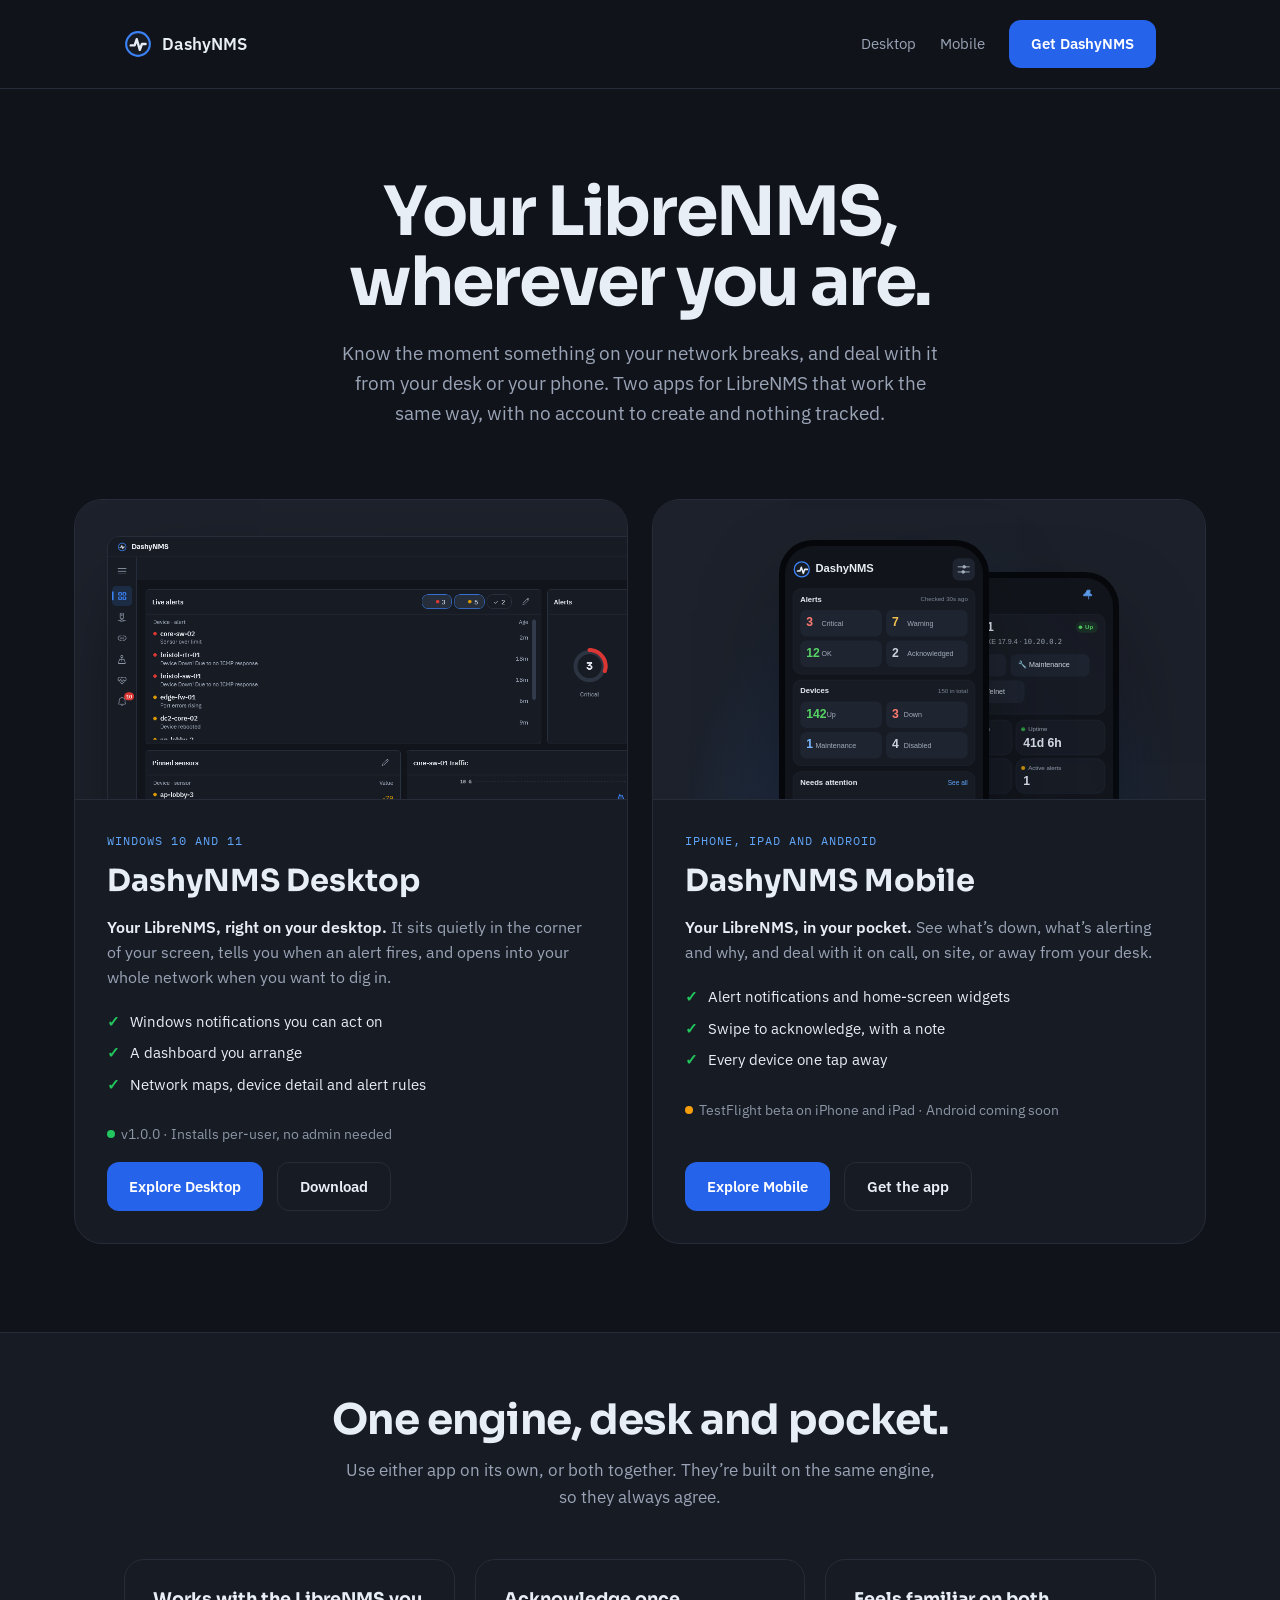
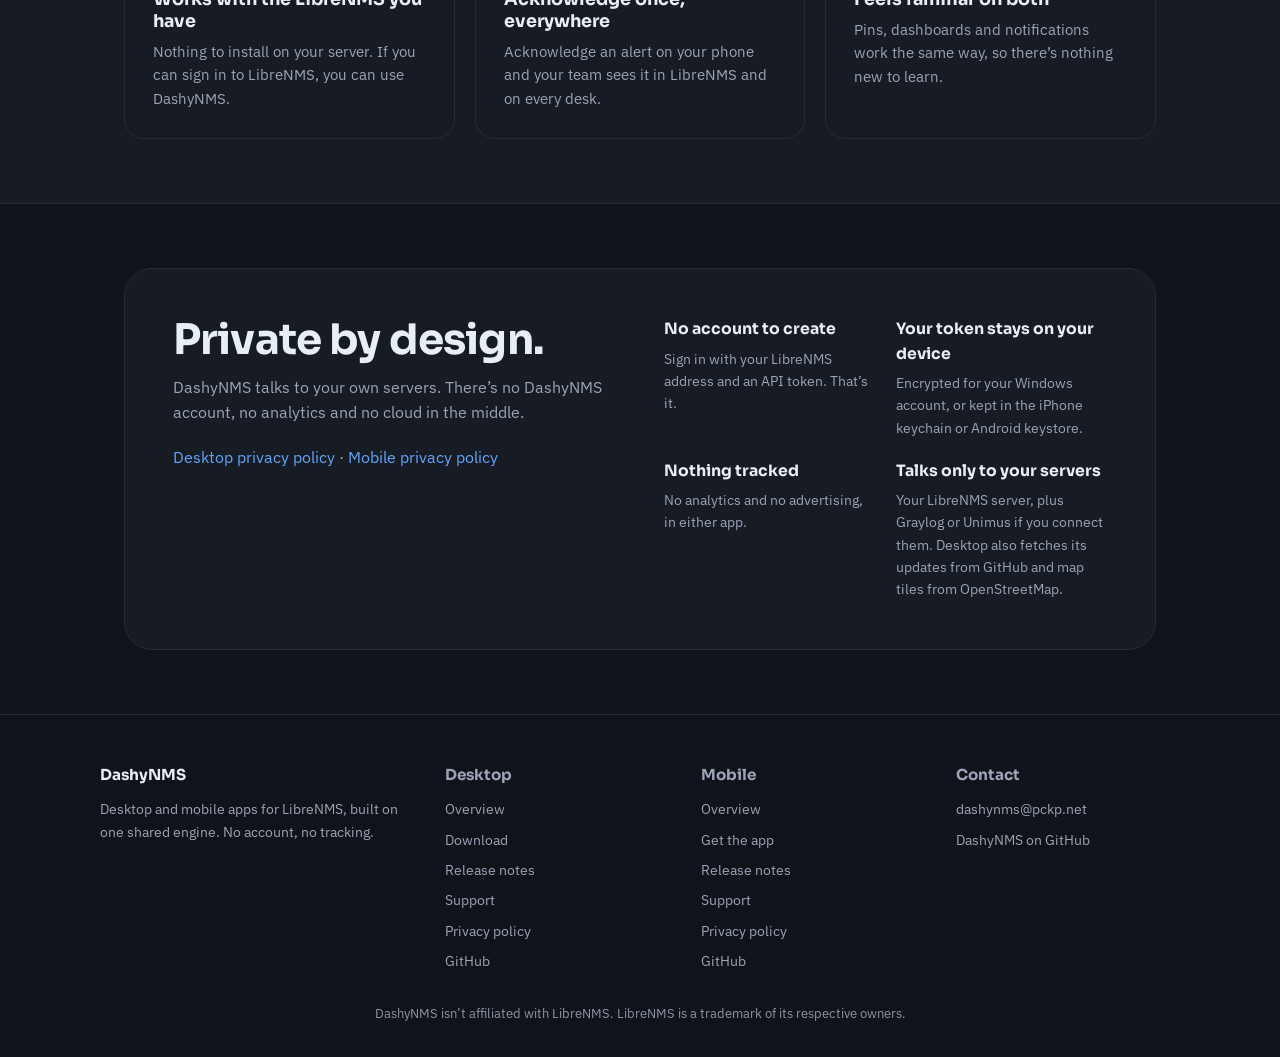
==== index.html @ 92d7ca92 "Update the site for DashyNMS Desktop 1.1.0 - Desktop page copy matches what 1.1.0 does: Sign in with" ====
<!DOCTYPE html>
<html lang="en">
<head>
  <meta charset="UTF-8">
  <meta name="viewport" content="width=device-width, initial-scale=1.0">
  <title>DashyNMS: Your LibreNMS, wherever you are</title>
  <meta name="description" content="DashyNMS brings your LibreNMS server to your Windows desktop and your phone. Know the moment something breaks, and deal with it from wherever you are. No account, nothing tracked.">
  <link rel="canonical" href="https://dashynms.pckp.net/">

  <meta property="og:title" content="DashyNMS: Your LibreNMS, wherever you are">
  <meta property="og:description" content="DashyNMS brings your LibreNMS server to your Windows desktop and your phone. Know the moment something breaks, and deal with it from wherever you are. No account, nothing tracked.">
  <meta property="og:type" content="website">
  <meta property="og:url" content="https://dashynms.pckp.net/">
  <meta property="og:image" content="https://dashynms.pckp.net/assets/img/favicon.svg">

  <link rel="icon" type="image/svg+xml" href="/assets/img/favicon.svg">
  <link rel="stylesheet" href="/assets/css/style.css">
</head>
<body>
  <header>
    <div class="nav wrap">
      <a class="brand" href="/">
        <img src="/assets/img/favicon.svg" alt="">
        DashyNMS
      </a>
      <div class="nav-right">
        <nav class="nav-links" aria-label="Main">
          <a href="/desktop/">Desktop</a>
          <a href="/mobile/">Mobile</a>
        </nav>
        <a class="btn btn-primary" href="#apps">Get DashyNMS</a>
      </div>
    </div>
  </header>
  <main id="top">
    <section class="home-hero">
      <h1>Your LibreNMS, wherever you are.</h1>
      <p class="lead">Know the moment something on your network breaks, and deal with it from your desk or your phone. Two apps for LibreNMS that work the same way, with no account to create and nothing tracked.</p>
    </section>

    <div id="apps" class="app-cards">
      <article class="app-card">
        <div class="app-card-visual">
          <img class="desk-shot" src="/assets/img/desktop/dashboard.png" width="1920" height="1080" loading="eager" alt="The DashyNMS Desktop dashboard: live alerts, alert counts and device status">
        </div>
        <div class="app-card-body">
          <p class="platform">Windows 10 and 11</p>
          <h2>DashyNMS Desktop</h2>
          <p class="desc"><strong>Your LibreNMS, right on your desktop.</strong> It sits quietly in the corner of your screen, tells you when an alert fires, and opens into your whole network when you want to dig in.</p>
          <ul>
            <li>Windows notifications you can act on</li>
            <li>A dashboard you arrange</li>
            <li>Network maps, device detail and alert rules</li>
          </ul>
          <p class="status"><span class="dot"></span><span data-release-version="DashyNMS/desktop">v1.0.0</span> &middot; Installs per-user, no admin needed</p>
          <div class="cta-row">
            <a class="btn btn-primary" href="/desktop/">Explore Desktop</a>
            <a class="btn btn-secondary" href="https://github.com/DashyNMS/desktop/releases/latest">Download</a>
          </div>
        </div>
      </article>

      <article class="app-card">
        <div class="app-card-visual">
          <div class="phone-frame phone-back"><img src="/assets/img/mobile/device-view.svg" width="390" height="640" alt="DashyNMS Mobile Device View"></div>
          <div class="phone-frame phone-front"><img src="/assets/img/mobile/dashboard.svg" width="390" height="844" alt="DashyNMS Mobile dashboard"></div>
        </div>
        <div class="app-card-body">
          <p class="platform">iPhone, iPad and Android</p>
          <h2>DashyNMS Mobile</h2>
          <p class="desc"><strong>Your LibreNMS, in your pocket.</strong> See what’s down, what’s alerting and why, and deal with it on call, on site, or away from your desk.</p>
          <ul>
            <li>Alert notifications and home-screen widgets</li>
            <li>Swipe to acknowledge, with a note</li>
            <li>Every device one tap away</li>
          </ul>
          <p class="status"><span class="dot beta"></span>TestFlight beta on iPhone and iPad &middot; Android coming soon</p>
          <div class="cta-row">
            <a class="btn btn-primary" href="/mobile/">Explore Mobile</a>
            <a class="btn btn-secondary" href="/mobile/#get">Get the app</a>
          </div>
        </div>
      </article>
    </div>

    <section class="section-alt">
      <div class="wrap">
        <h2>One engine, desk and pocket.</h2>
        <p class="lede">Use either app on its own, or both together. They’re built on the same engine, so they always agree.</p>
        <div class="shared-strip">
          <div class="feature"><h3>Works with the LibreNMS you have</h3><p>Nothing to install on your server. If you can sign in to LibreNMS, you can use DashyNMS.</p></div>
          <div class="feature"><h3>Acknowledge once, everywhere</h3><p>Acknowledge an alert on your phone and your team sees it in LibreNMS and on every desk.</p></div>
          <div class="feature"><h3>Feels familiar on both</h3><p>Pins, dashboards and notifications work the same way, so there’s nothing new to learn.</p></div>
        </div>
      </div>
    </section>

    <section id="privacy">
      <div class="wrap">
        <div class="privacy-panel">
          <div class="privacy-intro">
            <h2>Private by design.</h2>
            <p>DashyNMS talks to your own servers. There’s no DashyNMS account, no analytics and no cloud in the middle.</p>
            <p><a href="/desktop/privacy/">Desktop privacy policy</a> &middot; <a href="/mobile/privacy/">Mobile privacy policy</a></p>
          </div>
          <div class="privacy-grid">
            <div><h3>No account to create</h3><p>Sign in with your LibreNMS address and an API token. That’s it.</p></div>
            <div><h3>Your token stays on your device</h3><p>Encrypted for your Windows account, or kept in the iPhone keychain or Android keystore.</p></div>
            <div><h3>Nothing tracked</h3><p>No analytics and no advertising, in either app.</p></div>
            <div><h3>Talks only to your servers</h3><p>Your LibreNMS server, plus Graylog or Unimus if you connect them. Desktop also fetches its updates from GitHub and map tiles from OpenStreetMap.</p></div>
          </div>
        </div>
      </div>
    </section>
  </main>
  <footer>
    <div class="cols">
      <div>
        <h4><a href="/">DashyNMS</a></h4>
        <p>Desktop and mobile apps for LibreNMS, built on one shared engine. No account, no tracking.</p>
      </div>
      <div>
        <h4>Desktop</h4>
        <ul>
          <li><a href="/desktop/">Overview</a></li>
          <li><a href="https://github.com/DashyNMS/desktop/releases/latest">Download</a></li>
          <li><a href="/desktop/releases/">Release notes</a></li>
          <li><a href="/desktop/support/">Support</a></li>
          <li><a href="/desktop/privacy/">Privacy policy</a></li>
          <li><a href="https://github.com/DashyNMS/desktop">GitHub</a></li>
        </ul>
      </div>
      <div>
        <h4>Mobile</h4>
        <ul>
          <li><a href="/mobile/">Overview</a></li>
          <li><a href="/mobile/#get">Get the app</a></li>
          <li><a href="/mobile/releases/">Release notes</a></li>
          <li><a href="/mobile/support/">Support</a></li>
          <li><a href="/mobile/privacy/">Privacy policy</a></li>
          <li><a href="https://github.com/DashyNMS/mobile">GitHub</a></li>
        </ul>
      </div>
      <div>
        <h4>Contact</h4>
        <ul>
          <li><a href="mailto:dashynms@pckp.net">dashynms@pckp.net</a></li>
          <li><a href="https://github.com/DashyNMS">DashyNMS on GitHub</a></li>
        </ul>
      </div>
    </div>
    <p class="footer-disclaimer">DashyNMS isn’t affiliated with LibreNMS. LibreNMS is a trademark of its respective owners.</p>
  </footer>

  <script src="/assets/js/releases.js" defer></script>

  <script>
    // The desktop page used to live here: send its old section links on to /desktop/.
    if (/^#(how|features|devices|alerts|notifications|more|requirements|mobile|get)$/.test(location.hash)) {
      location.replace("/desktop/" + location.hash);
    }
  </script>
</body>
</html>
---- assets/css/style.css ----
/* Self-hosted, SIL Open Font License. Latin subset only. */
@font-face {
  font-family: "Sora";
  font-style: normal;
  font-weight: 700;
  font-display: swap;
  src: url("../fonts/sora-700.woff2") format("woff2");
}

@font-face {
  font-family: "IBM Plex Sans";
  font-style: normal;
  font-weight: 400;
  font-display: swap;
  src: url("../fonts/ibm-plex-sans-400.woff2") format("woff2");
}

@font-face {
  font-family: "IBM Plex Sans";
  font-style: normal;
  font-weight: 500;
  font-display: swap;
  src: url("../fonts/ibm-plex-sans-500.woff2") format("woff2");
}

@font-face {
  font-family: "IBM Plex Sans";
  font-style: normal;
  font-weight: 600;
  font-display: swap;
  src: url("../fonts/ibm-plex-sans-600.woff2") format("woff2");
}

@font-face {
  font-family: "IBM Plex Mono";
  font-style: normal;
  font-weight: 400;
  font-display: swap;
  src: url("../fonts/ibm-plex-mono-400.woff2") format("woff2");
}

:root {
  --bg: #10131a;
  --bg-elevated: #171b23;
  --bg-elevated-2: #1c212b;
  --border: #262c38;
  --text: #e8eef6;
  --text-muted: #9aa4b6;
  --text-faint: #8b95a5;
  --accent: #3b82f6;
  --accent-dim: #1d4ed8;
  --accent-text: #60a5fa;
  --button: #2563eb;
  --band: #1d3b78;
  --ok: #22c55e;
  --warn: #f59e0b;
  --crit: #ef4444;

  --font-display: "Sora", -apple-system, BlinkMacSystemFont, "Segoe UI", sans-serif;
  --font-body: "IBM Plex Sans", -apple-system, BlinkMacSystemFont, "Segoe UI", sans-serif;
  --font-mono: "IBM Plex Mono", ui-monospace, Menlo, Consolas, monospace;

  --max-width: 1080px;
  --max-width-wide: 1180px;
}

* {
  box-sizing: border-box;
}

html {
  scroll-behavior: smooth;
}

@media (prefers-reduced-motion: reduce) {
  html {
    scroll-behavior: auto;
  }
}

body {
  margin: 0;
  background: var(--bg);
  color: var(--text);
  font-family: var(--font-body);
  line-height: 1.55;
}

h1,
h2,
h3 {
  font-family: var(--font-display);
}

a {
  color: var(--accent-text);
  text-decoration: none;
}

a:hover {
  text-decoration: underline;
}

code {
  font-family: var(--font-mono);
  font-size: 0.92em;
  background: var(--bg-elevated-2);
  padding: 2px 6px;
  border-radius: 4px;
}

a:focus-visible,
button:focus-visible,
summary:focus-visible {
  outline: 2px solid var(--accent-text);
  outline-offset: 2px;
  border-radius: 4px;
}

.wrap {
  max-width: var(--max-width);
  margin: 0 auto;
  padding: 0 24px;
}

/* Header */

header {
  border-bottom: 1px solid var(--border);
}

.nav {
  display: flex;
  align-items: center;
  justify-content: space-between;
  gap: 24px;
  padding: 20px 24px;
}

.brand {
  display: flex;
  flex-shrink: 0;
  align-items: center;
  gap: 10px;
  white-space: nowrap;
  font-weight: 600;
  font-size: 1.05rem;
  color: var(--text);
}

.brand:hover {
  text-decoration: none;
  color: var(--text);
}

.brand img {
  width: 28px;
  height: 28px;
}

.nav-right {
  display: flex;
  align-items: center;
  gap: 24px;
}

.nav-links {
  display: flex;
  gap: 24px;
  align-items: center;
  font-size: 0.95rem;
}

.nav-links a {
  color: var(--text-muted);
  white-space: nowrap;
}

/* Same-page links go first when the bar gets tight. */
@media (max-width: 1000px) {
  .nav-links a.nav-minor {
    display: none;
  }
}

.nav-links a:hover {
  color: var(--text);
}

@media (max-width: 700px) {
  .nav-links {
    gap: 16px;
  }

  .nav-links a:not(:last-child) {
    display: none;
  }

  .nav-right .btn-primary {
    display: none;
  }
}

/* Buttons */

.btn {
  display: inline-flex;
  align-items: center;
  justify-content: center;
  gap: 8px;
  min-height: 44px;
  padding: 12px 22px;
  border-radius: 12px;
  font-weight: 600;
  font-size: 0.95rem;
}

.btn:hover {
  text-decoration: none;
}

.btn-primary {
  background: var(--button);
  color: #fff;
}

.btn-primary:hover {
  background: var(--accent-dim);
}

.btn-secondary {
  background: var(--bg-elevated);
  color: var(--text);
  border: 1px solid var(--border);
}

.btn-secondary:hover {
  border-color: var(--accent);
}

.cta-row {
  display: flex;
  gap: 14px;
  flex-wrap: wrap;
}

/* Product wordmark: "DashyNMS Desktop", "DashyNMS Mobile" */

.brand .brand-suffix {
  color: var(--text-muted);
  font-weight: 500;
  margin-left: 2px;
}

/* Split hero: copy on the left, product visual on the right */

.split-hero {
  padding: 72px 24px 96px;
  max-width: var(--max-width-wide);
  margin: 0 auto;
}

.split-hero-grid {
  display: grid;
  grid-template-columns: 1fr 1fr;
  gap: 64px;
  align-items: center;
}

.split-hero-grid.wide-visual {
  grid-template-columns: minmax(0, 5fr) minmax(0, 7fr);
  gap: 56px;
}

.split-hero h1 {
  font-size: clamp(2.5rem, 5.5vw, 4.5rem);
  line-height: 1.04;
  letter-spacing: -0.03em;
  margin: 0 0 20px;
  max-width: 480px;
}

.wide-visual h1 {
  font-size: clamp(2.5rem, 4.4vw, 3.5rem);
}

.split-hero .lead {
  font-size: 1.25rem;
  line-height: 1.55;
  color: var(--text-muted);
  margin: 0 0 32px;
  max-width: 520px;
}

.split-hero .reassurance {
  margin: 28px 0 0;
  font-size: 0.85rem;
  color: var(--text-faint);
}

.split-hero-visual {
  position: relative;
  display: flex;
  justify-content: center;
  align-items: center;
}

.split-hero-visual .mockup-frame {
  position: relative;
  z-index: 1;
  width: 100%;
}

.hero-ring {
  position: absolute;
  width: 640px;
  height: 640px;
  opacity: 0.18;
  pointer-events: none;
}

@media (max-width: 1099px) {
  .split-hero-grid,
  .split-hero-grid.wide-visual {
    grid-template-columns: 1fr;
    text-align: center;
  }

  .split-hero h1,
  .split-hero .lead {
    margin-inline: auto;
  }

  .split-hero .cta-row {
    justify-content: center;
  }

  .split-hero-visual {
    margin-top: 48px;
  }
}

@media (max-width: 699px) {
  .hero-ring {
    display: none;
  }
}

/* Product mockups */

.mockup-frame {
  border-radius: 16px;
  overflow: hidden;
  border: 1px solid var(--border);
  box-shadow: 0 40px 100px -40px rgba(0, 0, 0, 0.6);
  line-height: 0;
}

.mockup-frame img {
  display: block;
  width: 100%;
  height: auto;
}

/* Sections */

section {
  padding: 64px 24px;
}

section.section-alt {
  background: var(--bg-elevated);
  border-top: 1px solid var(--border);
  border-bottom: 1px solid var(--border);
}

section h2 {
  font-size: clamp(1.875rem, 3.4vw, 2.625rem);
  line-height: 1.1;
  letter-spacing: -0.02em;
  text-align: center;
  margin: 0 0 14px;
}

section p.lede {
  text-align: center;
  color: var(--text-muted);
  max-width: 600px;
  margin: 0 auto 48px;
  font-size: 1.075rem;
}


/* Steps */

.steps {
  max-width: var(--max-width-wide);
  margin: 0 auto;
  display: grid;
  grid-template-columns: repeat(auto-fit, minmax(220px, 1fr));
  gap: 28px;
}

.step {
  text-align: center;
}

.step h3 {
  margin: 0 0 8px;
  font-size: 1.15rem;
}

.step p {
  margin: 0 auto;
  color: var(--text-muted);
  font-size: 0.95rem;
  max-width: 300px;
}

/* Zig-zag feature rows */

.zig-section {
  padding: 72px 24px;
}

.zig {
  max-width: var(--max-width-wide);
  margin: 0 auto;
  display: grid;
  grid-template-columns: 1fr 1fr;
  gap: 56px;
  align-items: center;
}

.zig-media,
.zig-copy {
  min-width: 0;
}

.zig.reverse .zig-media {
  order: 2;
}

.zig.reverse .zig-copy {
  order: 1;
}

.zig-copy h3 {
  font-size: 1.625rem;
  line-height: 1.2;
  margin: 0 0 14px;
  letter-spacing: -0.01em;
}

.zig-copy p {
  color: var(--text-muted);
  font-size: 1.05rem;
  margin: 0 0 20px;
}

.zig-copy ul {
  margin: 0;
  padding: 0;
  list-style: none;
  display: grid;
  gap: 12px;
}

.zig-copy li {
  display: flex;
  gap: 10px;
  align-items: flex-start;
  font-size: 0.97rem;
}

.zig-copy li svg {
  flex: none;
  width: 18px;
  height: 18px;
  margin-top: 3px;
  color: var(--accent-text);
}

.zig-copy li span {
  color: var(--text-muted);
}

.zig-copy li strong {
  color: var(--text);
  font-weight: 600;
}

.zig-media .mockup-frame {
  box-shadow: 0 30px 70px -34px rgba(0, 0, 0, 0.55);
}

@media (max-width: 820px) {
  .zig,
  .zig.reverse {
    grid-template-columns: 1fr;
    gap: 28px;
  }

  .zig .zig-media,
  .zig.reverse .zig-media {
    order: 1;
  }

  .zig .zig-copy,
  .zig.reverse .zig-copy {
    order: 2;
  }
}

/* Feature cards */

.features {
  display: grid;
  grid-template-columns: repeat(auto-fit, minmax(260px, 1fr));
  gap: 20px;
}

.feature {
  background: var(--bg-elevated);
  border: 1px solid var(--border);
  border-radius: 20px;
  padding: 28px;
}

.feature h3 {
  margin: 0 0 8px;
  font-size: 1.25rem;
  line-height: 1.25;
}

.feature p {
  margin: 0;
  color: var(--text-muted);
  font-size: 0.95rem;
}

/* Privacy panel */

.privacy-panel {
  background: var(--bg-elevated);
  border: 1px solid var(--border);
  border-radius: 28px;
  padding: 48px;
  display: grid;
  grid-template-columns: 1fr 1fr;
  gap: 48px;
  align-items: start;
  max-width: var(--max-width-wide);
  margin: 0 auto;
}

.privacy-panel .privacy-intro h2 {
  text-align: left;
  margin: 0 0 12px;
}

.privacy-panel .privacy-intro p {
  color: var(--text-muted);
  margin: 0 0 20px;
}

.privacy-grid {
  display: grid;
  grid-template-columns: 1fr 1fr;
  gap: 20px;
}

.privacy-grid h3 {
  font-size: 0.98rem;
  margin: 0 0 6px;
}

.privacy-grid p {
  margin: 0;
  color: var(--text-muted);
  font-size: 0.9rem;
}

@media (max-width: 1099px) {
  .privacy-panel {
    grid-template-columns: 1fr;
  }
}

@media (max-width: 699px) {
  .privacy-panel {
    padding: 32px 24px;
  }

  .privacy-grid {
    grid-template-columns: 1fr;
  }
}

/* Shared-engine chips */

.engine-chips {
  display: flex;
  flex-direction: column;
  gap: 10px;
  max-width: 420px;
  margin: 32px auto 0;
}

.engine-chips .chip {
  padding: 14px 18px;
  border-radius: 12px;
  background: var(--bg-elevated);
  border: 1px solid var(--border);
  font-family: var(--font-mono);
  font-size: 0.9rem;
  text-align: center;
  color: var(--text-muted);
}

.engine-chips .chip-accent {
  background: rgba(59, 130, 246, 0.12);
  border-color: rgba(59, 130, 246, 0.4);
  color: var(--accent-text);
}

/* CTA band */

.cta-band {
  background: var(--band);
  border-radius: 28px;
  padding: 56px 40px;
  text-align: center;
  max-width: var(--max-width-wide);
  margin: 0 auto;
}

.cta-band h2 {
  margin: 0 0 12px;
}

.cta-band .release-status {
  color: rgba(232, 238, 246, 0.75);
  margin: 0 0 28px;
}

.cta-band .release-status a {
  color: var(--text);
  text-decoration: underline;
}

.cta-band .store-row {
  display: flex;
  gap: 16px;
  justify-content: center;
  align-items: center;
  flex-wrap: wrap;
}

.cta-band .coming-soon {
  color: rgba(232, 238, 246, 0.75);
  font-size: 0.9rem;
}

@media (max-width: 699px) {
  .cta-band {
    padding: 40px 24px;
  }

  .cta-band .store-row {
    flex-direction: column;
  }

  .cta-band .store-row .btn {
    width: 100%;
  }
}

/* Phone frames */
.phone-hero {
  min-height: 540px;
}

.phone-frame {
  width: 320px;
  border-radius: 48px;
  background: #05070a;
  padding: 8px;
  box-shadow: 0 40px 100px -30px rgba(0, 0, 0, 0.7);
  line-height: 0;
}

.phone-frame img {
  display: block;
  width: 100%;
  height: auto;
  border-radius: 40px;
}

.phone-front {
  position: relative;
  z-index: 2;
}

.phone-back {
  position: absolute;
  top: 64px;
  left: -70px;
  z-index: 1;
  opacity: 0.92;
}

@media (max-width: 1099px) {
  .phone-back {
    left: -60px;
    top: 48px;
  }
}

@media (max-width: 699px) {
  .phone-back {
    display: none;
  }

  .phone-frame {
    width: 280px;
  }

  .phone-hero {
    min-height: 380px;
  }
}

/* Text pages: privacy, support */

.text-page {
  max-width: 720px;
  margin: 0 auto;
  padding: 64px 24px 96px;
  font-size: 1.0625rem;
  line-height: 1.65;
}

.text-page h1 {
  font-size: clamp(2rem, 4vw, 2.5rem);
  letter-spacing: -0.02em;
  margin: 0 0 8px;
}

.text-page .updated,
.text-page .intro {
  color: var(--text-muted);
  margin: 0 0 40px;
}

.text-page .updated {
  color: var(--text-faint);
  font-size: 0.9rem;
}

.text-page .intro {
  font-size: 1.1rem;
}

.text-page h2 {
  font-size: 1.3rem;
  margin: 40px 0 12px;
  letter-spacing: -0.01em;
}

.text-page p {
  margin: 0 0 18px;
}

.text-page ul {
  margin: 0 0 18px;
  padding-left: 22px;
}

.text-page li {
  margin-bottom: 8px;
}

/* Support page FAQ */

.faq {
  margin-bottom: 18px;
}

.faq details {
  border: 1px solid var(--border);
  border-radius: 12px;
  padding: 16px 20px;
  margin-bottom: 12px;
  background: var(--bg-elevated);
}

.faq summary {
  min-height: 44px;
  display: flex;
  align-items: center;
  font-weight: 600;
  cursor: pointer;
  font-size: 1rem;
}

.faq summary::-webkit-details-marker {
  display: none;
}

.faq details[open] summary {
  margin-bottom: 10px;
}

.faq p {
  margin: 0;
  color: var(--text-muted);
}

/* Home: hero */

.home-hero {
  text-align: center;
  padding: 88px 24px 48px;
  max-width: 860px;
  margin: 0 auto;
}

.home-hero h1 {
  font-size: clamp(2.5rem, 5.5vw, 4.25rem);
  line-height: 1.04;
  letter-spacing: -0.03em;
  margin: 0 0 20px;
}

.home-hero .lead {
  font-size: 1.2rem;
  color: var(--text-muted);
  max-width: 620px;
  margin: 0 auto;
}

/* Home: one card per app */

.app-cards {
  display: grid;
  grid-template-columns: 1fr 1fr;
  gap: 24px;
  max-width: var(--max-width-wide);
  margin: 0 auto;
  padding: 24px 24px 88px;
}

.app-card {
  background: var(--bg-elevated);
  border: 1px solid var(--border);
  border-radius: 28px;
  overflow: hidden;
  display: flex;
  flex-direction: column;
}

.app-card-visual {
  height: 300px;
  position: relative;
  overflow: hidden;
  background: radial-gradient(ellipse at 50% 120%, rgba(59, 130, 246, 0.28), transparent 65%), var(--bg-elevated-2);
  border-bottom: 1px solid var(--border);
}

.app-card-visual .desk-shot {
  position: absolute;
  left: 32px;
  top: 36px;
  width: 175%;
  max-width: none;
  height: auto;
  border-radius: 12px;
  border: 1px solid var(--border);
  box-shadow: 0 30px 80px -30px rgba(0, 0, 0, 0.7);
}

.app-card-visual .phone-frame {
  position: absolute;
  width: 210px;
  border-radius: 34px;
  padding: 6px;
}

.app-card-visual .phone-frame img {
  border-radius: 28px;
}

.app-card-visual .phone-front {
  left: 50%;
  margin-left: -150px;
  top: 40px;
}

.app-card-visual .phone-back {
  left: 50%;
  margin-left: -20px;
  top: 72px;
}

.app-card-body {
  padding: 32px;
  display: flex;
  flex-direction: column;
  flex: 1;
}

.app-card .platform {
  font: 500 0.78rem var(--font-mono);
  color: var(--accent-text);
  text-transform: uppercase;
  letter-spacing: 0.08em;
  margin: 0 0 10px;
}

.app-card h2 {
  text-align: left;
  font-size: 1.9rem;
  margin: 0 0 10px;
}

.app-card .desc {
  color: var(--text-muted);
  margin: 0 0 20px;
}

.app-card .desc strong {
  color: var(--text);
}

.app-card ul {
  list-style: none;
  padding: 0;
  margin: 0 0 28px;
  display: grid;
  gap: 8px;
  font-size: 0.95rem;
}

.app-card li {
  display: flex;
  gap: 10px;
}

.app-card li::before {
  content: "✓";
  color: var(--ok);
  font-weight: 700;
}

.app-card .status {
  font-size: 0.85rem;
  color: var(--text-faint);
  margin: 0 0 16px;
}

.app-card .status .dot {
  display: inline-block;
  width: 8px;
  height: 8px;
  border-radius: 50%;
  background: var(--ok);
  margin-right: 6px;
  vertical-align: 1px;
}

.app-card .status .dot.beta {
  background: var(--warn);
}

.app-card .cta-row {
  margin-top: auto;
}

.shared-strip {
  display: grid;
  grid-template-columns: repeat(3, 1fr);
  gap: 20px;
  max-width: var(--max-width-wide);
  margin: 0 auto;
}

.shared-strip .feature h3 {
  font-size: 1.1rem;
}

@media (max-width: 900px) {
  .app-cards,
  .shared-strip {
    grid-template-columns: 1fr;
  }
}

/* Support page link cards */

.support-cards {
  display: grid;
  grid-template-columns: 1fr 1fr;
  gap: 14px;
  margin: 0 0 40px;
}

.support-cards a {
  display: block;
  padding: 18px 20px;
  border: 1px solid var(--border);
  border-radius: 14px;
  background: var(--bg-elevated);
  color: var(--text);
}

.support-cards a:hover {
  text-decoration: none;
  border-color: var(--accent);
}

.support-cards strong {
  display: block;
  font-family: var(--font-display);
  margin-bottom: 4px;
}

.support-cards span {
  color: var(--text-muted);
  font-size: 0.9rem;
}

@media (max-width: 699px) {
  .support-cards {
    grid-template-columns: 1fr;
  }
}

/* Release notes */

.releases-page {
  max-width: 860px;
  margin: 0 auto;
  padding: 64px 24px 96px;
}

.releases-page > h1 {
  font-size: clamp(2rem, 4vw, 2.5rem);
  letter-spacing: -0.02em;
  margin: 0 0 8px;
}

.releases-page > .intro {
  color: var(--text-muted);
  font-size: 1.1rem;
  margin: 0 0 40px;
}

.release-tag {
  display: inline-block;
  font: 500 0.72rem var(--font-mono);
  text-transform: uppercase;
  letter-spacing: 0.08em;
  color: var(--accent-text);
  background: rgba(59, 130, 246, 0.12);
  border: 1px solid rgba(59, 130, 246, 0.4);
  border-radius: 999px;
  padding: 3px 10px;
}

.release-tag.is-preview {
  color: var(--warn);
  background: rgba(245, 158, 11, 0.1);
  border-color: rgba(245, 158, 11, 0.4);
}

.release-date {
  color: var(--text-faint);
  font-size: 0.9rem;
  margin: 0;
}

.release-tabs {
  display: inline-flex;
  gap: 4px;
  padding: 4px;
  margin: 0 0 20px;
  border: 1px solid var(--border);
  border-radius: 12px;
  background: var(--bg-elevated);
}

.release-tabs button {
  min-height: 40px;
  padding: 0 16px;
  border: 0;
  border-radius: 8px;
  background: transparent;
  color: var(--text-muted);
  font: 500 0.95rem var(--font-body);
  cursor: pointer;
}

.release-tabs button span {
  font-family: var(--font-mono);
  font-size: 0.85rem;
}

.release-tabs button[aria-selected="true"] {
  background: var(--bg-elevated-2);
  color: var(--text);
  box-shadow: inset 0 0 0 1px var(--border);
}

.release-card {
  background: var(--bg-elevated);
  border: 1px solid var(--border);
  border-radius: 20px;
  padding: 32px;
}

.release-head {
  display: flex;
  justify-content: space-between;
  align-items: flex-end;
  gap: 24px;
  flex-wrap: wrap;
  padding-bottom: 24px;
  margin-bottom: 8px;
  border-bottom: 1px solid var(--border);
}

.release-head h2 {
  font-size: 2rem;
  letter-spacing: -0.02em;
  margin: 10px 0 4px;
}

.release-note {
  margin: 16px 0 0;
  padding: 12px 16px;
  border-radius: 10px;
  background: rgba(245, 158, 11, 0.08);
  color: var(--text-muted);
  font-size: 0.92rem;
}

/* GitHub's rendered notes */

.release-body {
  line-height: 1.65;
}

.release-body h2,
.release-body h3 {
  font-size: 1.15rem;
  margin: 28px 0 10px;
}

.release-body h3 {
  font-size: 1.02rem;
  color: var(--text-muted);
}

.release-body p,
.release-body ul {
  margin: 0 0 14px;
}

.release-body ul {
  padding-left: 22px;
}

.release-body li {
  margin-bottom: 8px;
}

.release-body li ul {
  margin: 8px 0 0;
}

.release-body li::marker {
  color: var(--text-faint);
}

.release-body hr {
  border: 0;
  border-top: 1px solid var(--border);
  margin: 24px 0;
}

.release-history-head {
  display: flex;
  justify-content: space-between;
  align-items: baseline;
  gap: 16px;
  margin: 56px 0 16px;
}

.release-history-head h2 {
  font-size: 1.4rem;
  margin: 0;
}

.release-history-head label {
  color: var(--text-muted);
  font-size: 0.92rem;
  cursor: pointer;
}

.release-history details {
  border: 1px solid var(--border);
  border-radius: 12px;
  background: var(--bg-elevated);
  margin-bottom: 10px;
}

.release-history summary {
  min-height: 52px;
  padding: 0 20px;
  display: flex;
  align-items: center;
  gap: 12px;
  cursor: pointer;
}

.release-history summary .release-date {
  margin-left: auto;
}

.release-history details > .release-body {
  padding: 4px 20px 12px;
  border-top: 1px solid var(--border);
}

.release-error,
.release-loading {
  color: var(--text-muted);
  padding: 32px;
  border: 1px dashed var(--border);
  border-radius: 20px;
  text-align: center;
}

/* "What's new" teaser on the app pages */

.whats-new {
  display: grid;
  grid-template-columns: 1fr 2fr;
  gap: 40px;
  align-items: start;
  max-width: var(--max-width-wide);
  margin: 0 auto;
  padding: 40px 48px;
  background: var(--bg-elevated);
  border: 1px solid var(--border);
  border-radius: 28px;
}

.whats-new h2 {
  text-align: left;
  font-size: 2.2rem;
  margin: 12px 0 4px;
}

.whats-new ul {
  margin: 0 0 20px;
  padding: 0;
  list-style: none;
  display: grid;
  gap: 10px;
  font-size: 1.05rem;
}

.whats-new li::before {
  content: "+";
  color: var(--accent-text);
  font: 600 1rem var(--font-mono);
  margin-right: 10px;
}

.release-preview-line {
  color: var(--text-muted);
  margin: 0 0 20px;
}

.section-alt .whats-new {
  background: var(--bg);
}

@media (max-width: 699px) {
  .release-card {
    padding: 24px 20px;
  }

  .whats-new {
    grid-template-columns: 1fr;
    gap: 20px;
    padding: 32px 24px;
  }

  .release-tabs {
    display: flex;
  }

  .release-tabs button {
    flex: 1;
  }
}

/* Footer */

footer {
  border-top: 1px solid var(--border);
  padding: 48px 24px 32px;
  color: var(--text-muted);
  font-size: 0.9rem;
}

footer .cols {
  max-width: var(--max-width);
  margin: 0 auto 32px;
  display: grid;
  grid-template-columns: 1.4fr 1fr 1fr 1fr;
  gap: 32px;
}

footer h4 {
  font-family: var(--font-display);
  margin: 0 0 12px;
  font-size: 0.95rem;
}

footer h4 a {
  color: var(--text);
}

footer .cols p {
  margin: 0;
}

footer ul {
  list-style: none;
  padding: 0;
  margin: 0;
  display: grid;
  gap: 8px;
}

footer a {
  color: var(--text-muted);
}

footer a:hover {
  color: var(--text);
}

.footer-disclaimer {
  text-align: center;
  margin: 0;
  color: var(--text-faint);
  font-size: 0.82rem;
}

@media (max-width: 900px) {
  footer .cols {
    grid-template-columns: 1fr 1fr;
  }
}
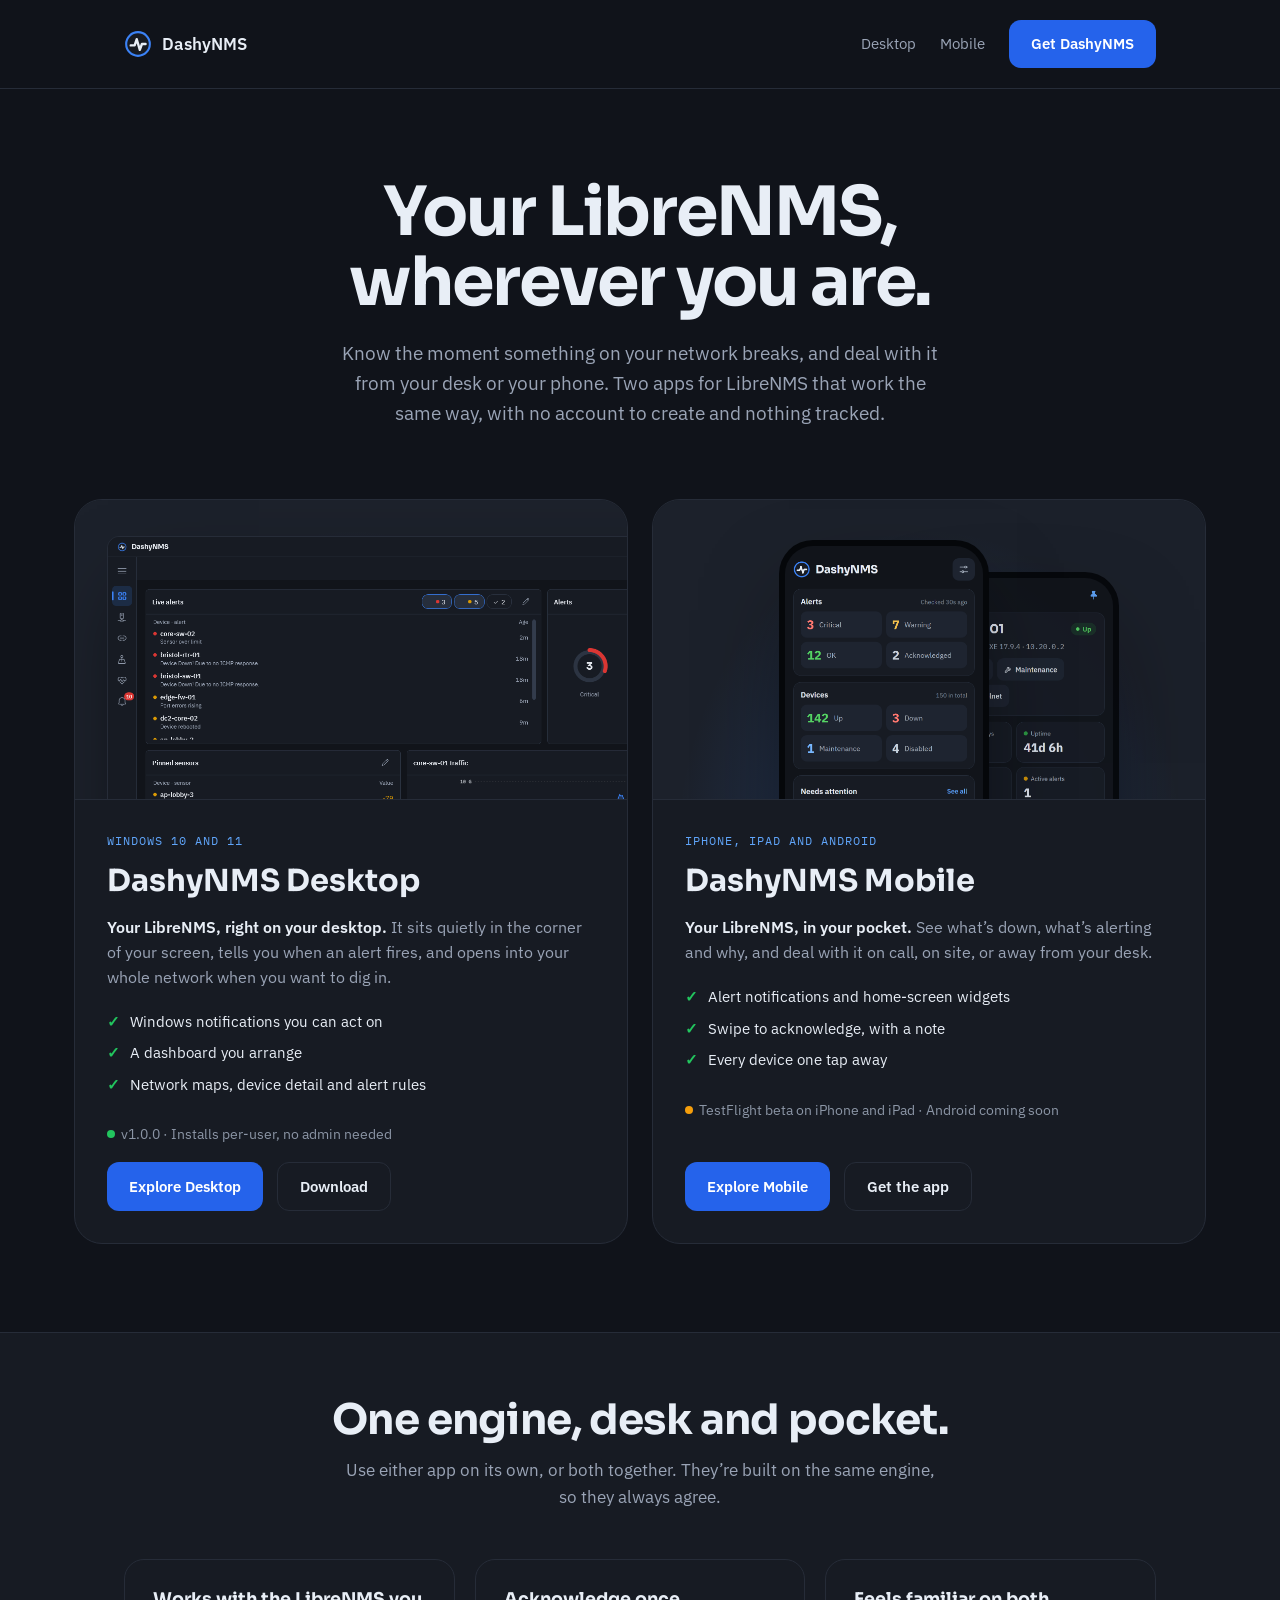
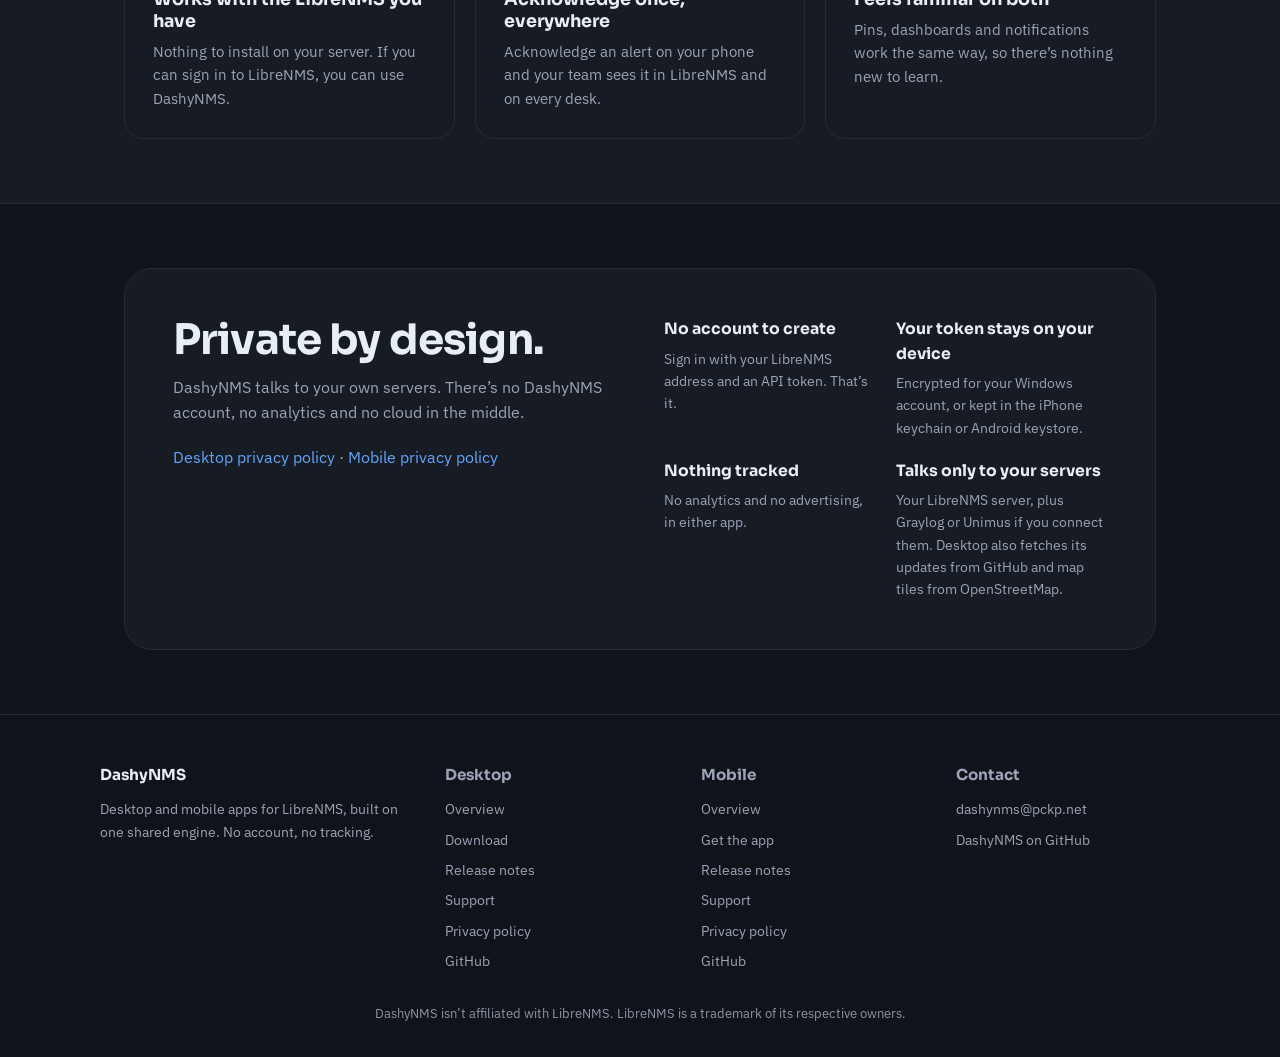
==== commit 939f15db: "Use the design canvas mock-ups for the mobile screenshots The Dashboard and Device View phones on th" ====
--- a/index.html
+++ b/index.html
@@ -62,8 +62,8 @@
 
       <article class="app-card">
         <div class="app-card-visual">
-          <div class="phone-frame phone-back"><img src="/assets/img/mobile/device-view.svg" width="390" height="640" alt="DashyNMS Mobile Device View"></div>
-          <div class="phone-frame phone-front"><img src="/assets/img/mobile/dashboard.svg" width="390" height="844" alt="DashyNMS Mobile dashboard"></div>
+          <div class="phone-frame phone-back"><img src="/assets/img/mobile/device-view.png" width="390" height="640" alt="DashyNMS Mobile Device View"></div>
+          <div class="phone-frame phone-front"><img src="/assets/img/mobile/dashboard.png" width="390" height="844" alt="DashyNMS Mobile dashboard"></div>
         </div>
         <div class="app-card-body">
           <p class="platform">iPhone, iPad and Android</p>
--- a/assets/css/style.css
+++ b/assets/css/style.css
@@ -1263,20 +1263,36 @@
   margin: 12px 0 4px;
 }
 
+.whats-new .release-summary {
+  color: var(--text-muted);
+  margin: 16px 0 0;
+}
+
 .whats-new ul {
-  margin: 0 0 20px;
+  margin: 0 0 24px;
   padding: 0;
   list-style: none;
   display: grid;
-  gap: 10px;
-  font-size: 1.05rem;
-}
-
-.whats-new li::before {
-  content: "+";
-  color: var(--accent-text);
-  font: 600 1rem var(--font-mono);
-  margin-right: 10px;
+  grid-template-columns: repeat(2, minmax(0, 1fr));
+  gap: 20px 28px;
+}
+
+.whats-new li {
+  padding-left: 14px;
+  border-left: 2px solid var(--accent);
+}
+
+.whats-new li strong {
+  display: block;
+  font-weight: 600;
+  margin-bottom: 4px;
+}
+
+.whats-new li span {
+  display: block;
+  color: var(--text-muted);
+  font-size: 0.92rem;
+  line-height: 1.5;
 }
 
 .release-preview-line {
@@ -1297,6 +1313,10 @@
     grid-template-columns: 1fr;
     gap: 20px;
     padding: 32px 24px;
+  }
+
+  .whats-new ul {
+    grid-template-columns: 1fr;
   }
 
   .release-tabs {
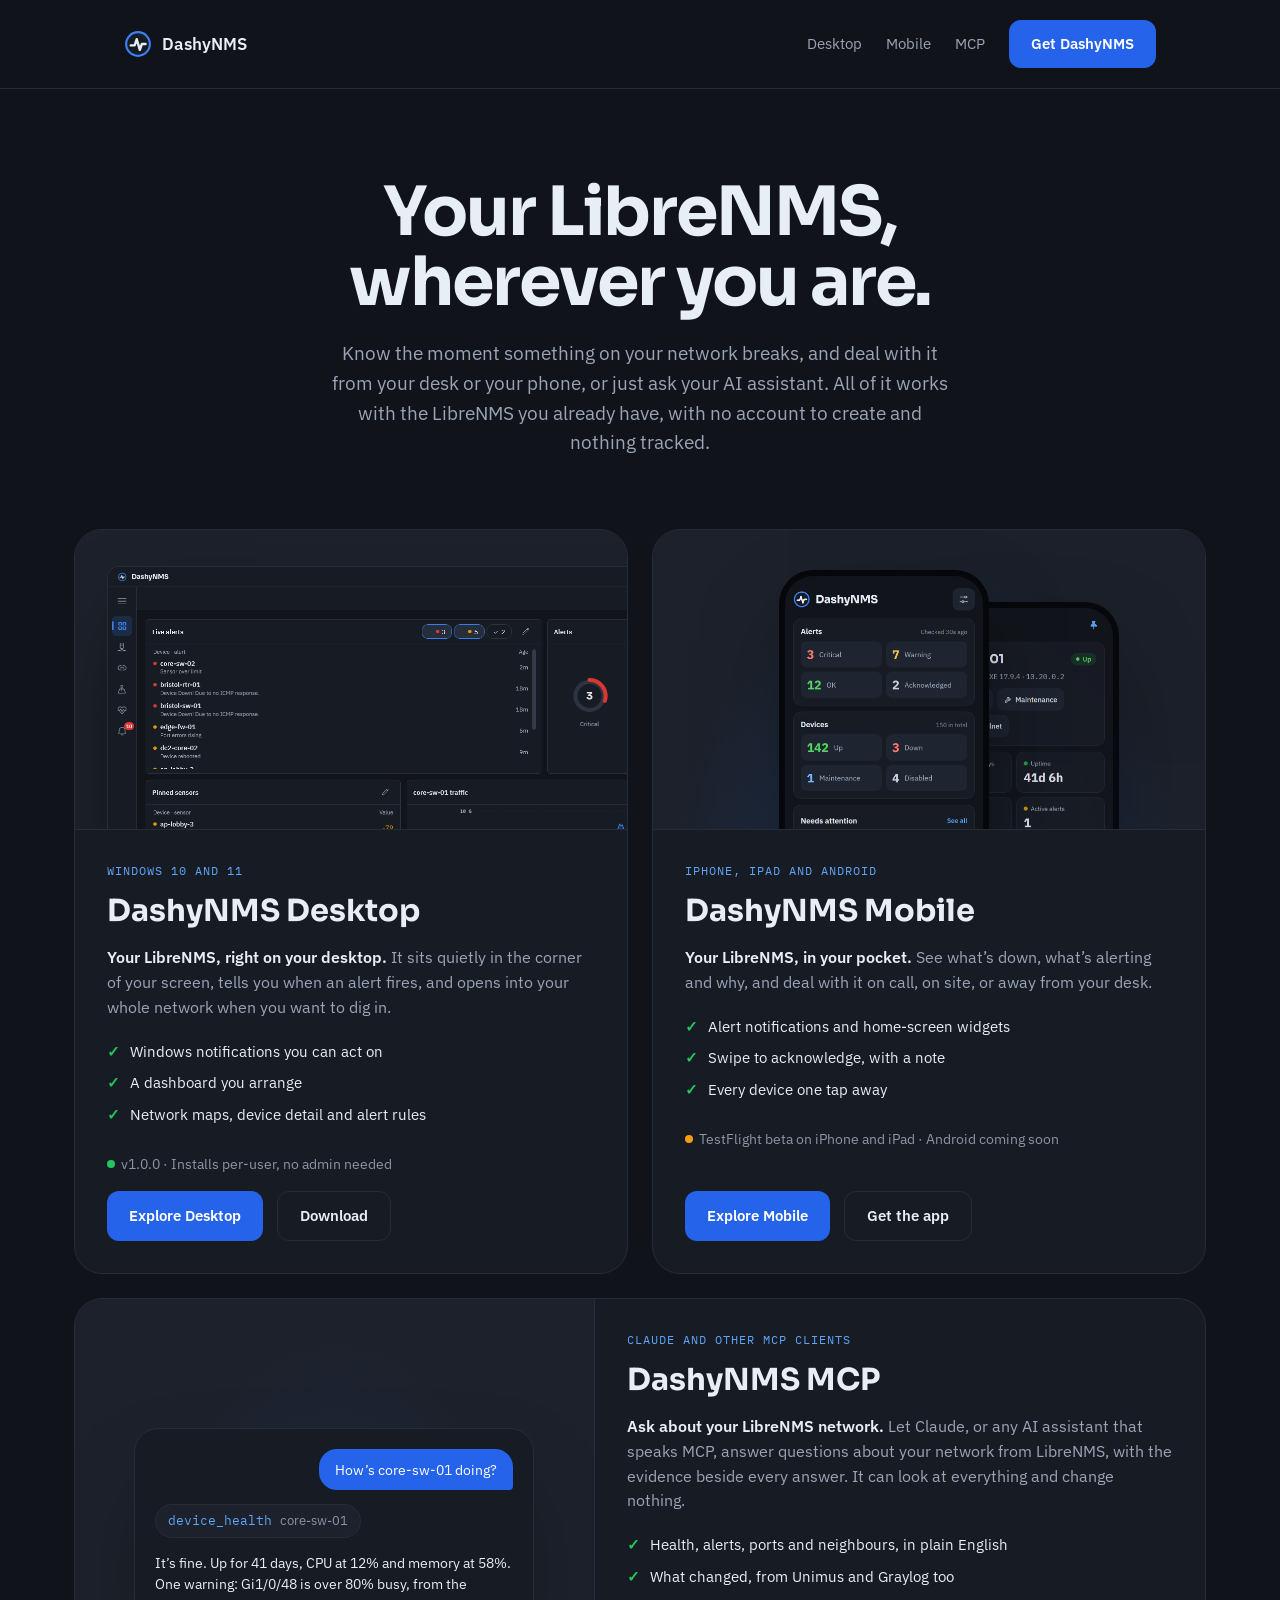
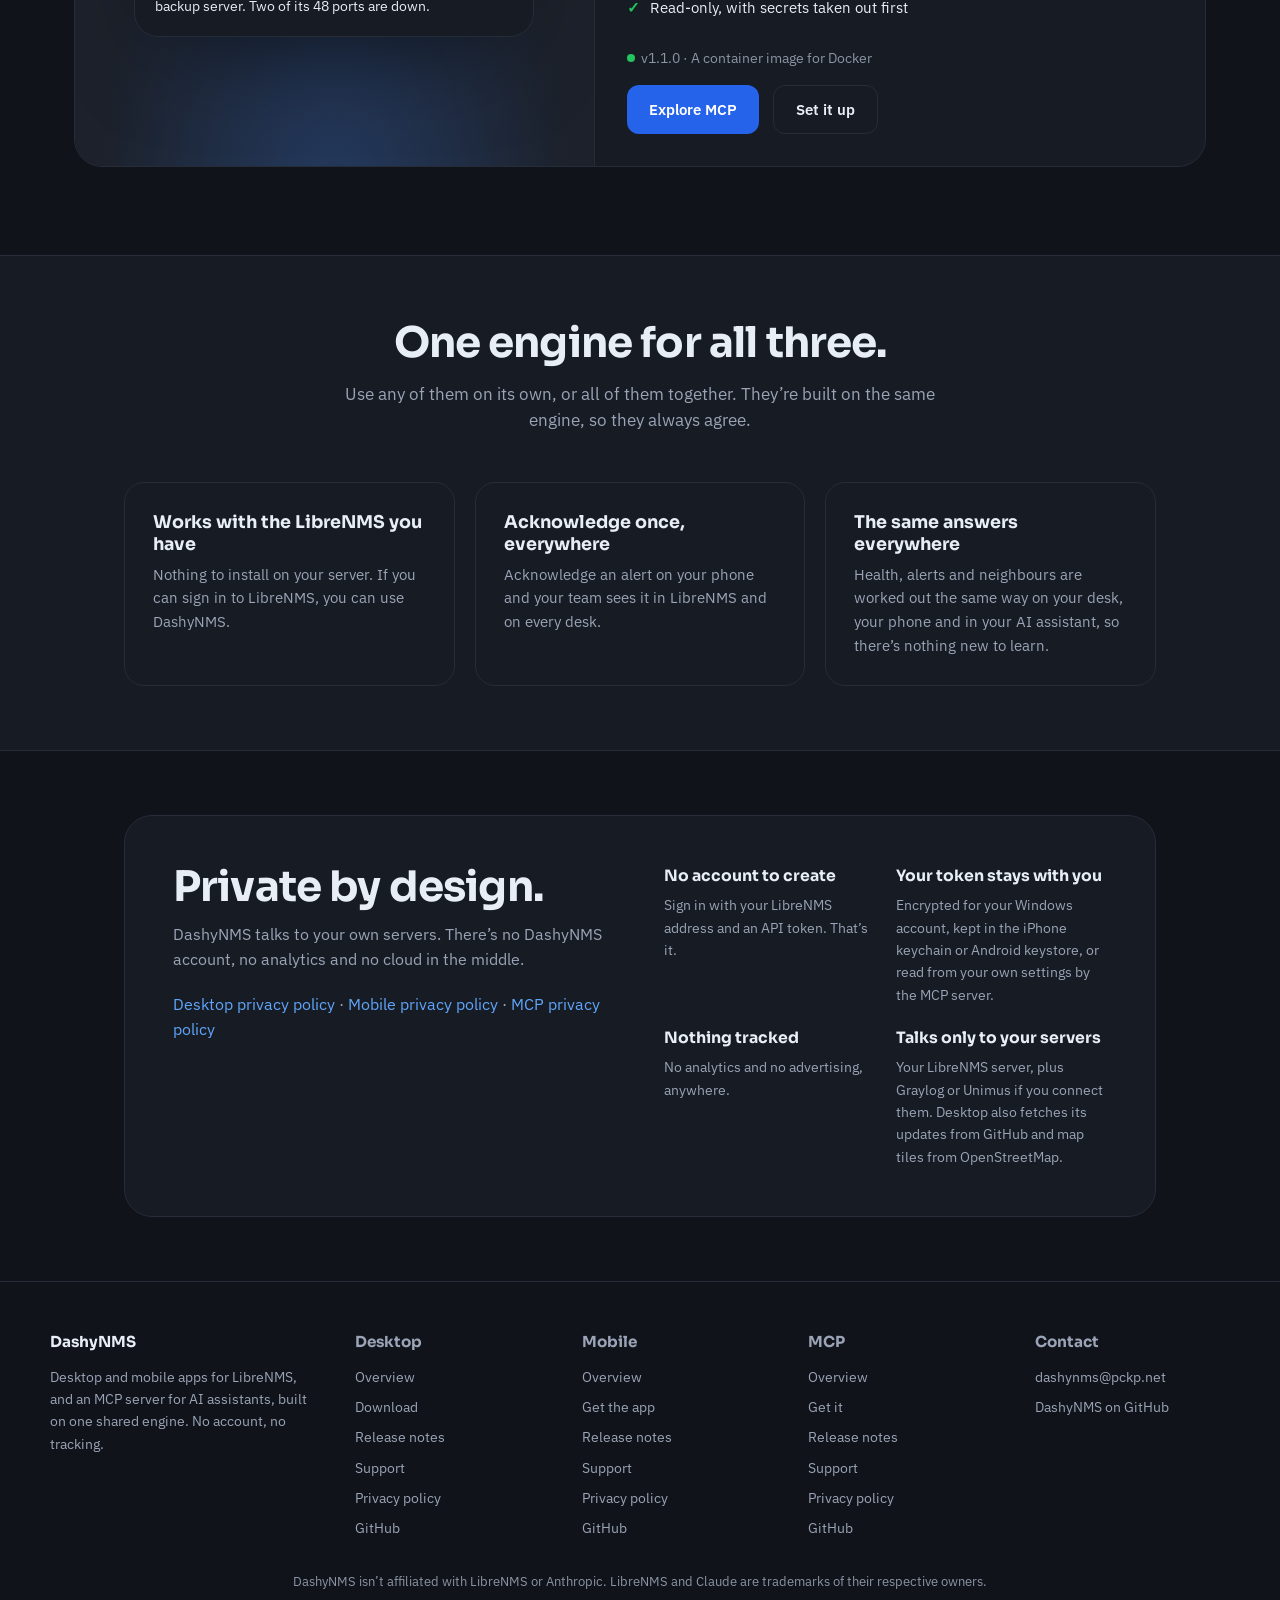
==== commit 00f426ed: "Add the DashyNMS MCP subsite at /mcp - /mcp/, /mcp/support/, /mcp/privacy/ and /mcp/releases/, laid " ====
--- a/index.html
+++ b/index.html
@@ -27,6 +27,7 @@
         <nav class="nav-links" aria-label="Main">
           <a href="/desktop/">Desktop</a>
           <a href="/mobile/">Mobile</a>
+          <a href="/mcp/">MCP</a>
         </nav>
         <a class="btn btn-primary" href="#apps">Get DashyNMS</a>
       </div>
@@ -35,7 +36,7 @@
   <main id="top">
     <section class="home-hero">
       <h1>Your LibreNMS, wherever you are.</h1>
-      <p class="lead">Know the moment something on your network breaks, and deal with it from your desk or your phone. Two apps for LibreNMS that work the same way, with no account to create and nothing tracked.</p>
+      <p class="lead">Know the moment something on your network breaks, and deal with it from your desk or your phone, or just ask your AI assistant. All of it works with the LibreNMS you already have, with no account to create and nothing tracked.</p>
     </section>
 
     <div id="apps" class="app-cards">
@@ -81,16 +82,43 @@
           </div>
         </div>
       </article>
+
+      <article class="app-card wide">
+        <div class="app-card-visual">
+          <div class="chat-mock compact" role="img" aria-label="An example conversation: someone asks how the core switch is doing, and the assistant answers from LibreNMS">
+            <div class="chat-bubble you">How’s core-sw-01 doing?</div>
+            <div class="chat-tool"><span>device_health</span> core-sw-01</div>
+            <div class="chat-answer">
+              <p>It’s fine. Up for 41 days, CPU at 12% and memory at 58%. One warning: Gi1/0/48 is over 80% busy, from the backup server. Two of its 48 ports are down.</p>
+            </div>
+          </div>
+        </div>
+        <div class="app-card-body">
+          <p class="platform">Claude and other MCP clients</p>
+          <h2>DashyNMS MCP</h2>
+          <p class="desc"><strong>Ask about your LibreNMS network.</strong> Let Claude, or any AI assistant that speaks MCP, answer questions about your network from LibreNMS, with the evidence beside every answer. It can look at everything and change nothing.</p>
+          <ul>
+            <li>Health, alerts, ports and neighbours, in plain English</li>
+            <li>What changed, from Unimus and Graylog too</li>
+            <li>Read-only, with secrets taken out first</li>
+          </ul>
+          <p class="status"><span class="dot"></span><span data-release-version="DashyNMS/mcp">v1.1.0</span> &middot; A container image for Docker</p>
+          <div class="cta-row">
+            <a class="btn btn-primary" href="/mcp/">Explore MCP</a>
+            <a class="btn btn-secondary" href="/mcp/support/">Set it up</a>
+          </div>
+        </div>
+      </article>
     </div>
 
     <section class="section-alt">
       <div class="wrap">
-        <h2>One engine, desk and pocket.</h2>
-        <p class="lede">Use either app on its own, or both together. They’re built on the same engine, so they always agree.</p>
+        <h2>One engine for all three.</h2>
+        <p class="lede">Use any of them on its own, or all of them together. They’re built on the same engine, so they always agree.</p>
         <div class="shared-strip">
           <div class="feature"><h3>Works with the LibreNMS you have</h3><p>Nothing to install on your server. If you can sign in to LibreNMS, you can use DashyNMS.</p></div>
           <div class="feature"><h3>Acknowledge once, everywhere</h3><p>Acknowledge an alert on your phone and your team sees it in LibreNMS and on every desk.</p></div>
-          <div class="feature"><h3>Feels familiar on both</h3><p>Pins, dashboards and notifications work the same way, so there’s nothing new to learn.</p></div>
+          <div class="feature"><h3>The same answers everywhere</h3><p>Health, alerts and neighbours are worked out the same way on your desk, your phone and in your AI assistant, so there’s nothing new to learn.</p></div>
         </div>
       </div>
     </section>
@@ -101,12 +129,12 @@
           <div class="privacy-intro">
             <h2>Private by design.</h2>
             <p>DashyNMS talks to your own servers. There’s no DashyNMS account, no analytics and no cloud in the middle.</p>
-            <p><a href="/desktop/privacy/">Desktop privacy policy</a> &middot; <a href="/mobile/privacy/">Mobile privacy policy</a></p>
+            <p><a href="/desktop/privacy/">Desktop privacy policy</a> &middot; <a href="/mobile/privacy/">Mobile privacy policy</a> &middot; <a href="/mcp/privacy/">MCP privacy policy</a></p>
           </div>
           <div class="privacy-grid">
             <div><h3>No account to create</h3><p>Sign in with your LibreNMS address and an API token. That’s it.</p></div>
-            <div><h3>Your token stays on your device</h3><p>Encrypted for your Windows account, or kept in the iPhone keychain or Android keystore.</p></div>
-            <div><h3>Nothing tracked</h3><p>No analytics and no advertising, in either app.</p></div>
+            <div><h3>Your token stays with you</h3><p>Encrypted for your Windows account, kept in the iPhone keychain or Android keystore, or read from your own settings by the MCP server.</p></div>
+            <div><h3>Nothing tracked</h3><p>No analytics and no advertising, anywhere.</p></div>
             <div><h3>Talks only to your servers</h3><p>Your LibreNMS server, plus Graylog or Unimus if you connect them. Desktop also fetches its updates from GitHub and map tiles from OpenStreetMap.</p></div>
           </div>
         </div>
@@ -117,7 +145,7 @@
     <div class="cols">
       <div>
         <h4><a href="/">DashyNMS</a></h4>
-        <p>Desktop and mobile apps for LibreNMS, built on one shared engine. No account, no tracking.</p>
+        <p>Desktop and mobile apps for LibreNMS, and an MCP server for AI assistants, built on one shared engine. No account, no tracking.</p>
       </div>
       <div>
         <h4>Desktop</h4>
@@ -142,6 +170,17 @@
         </ul>
       </div>
       <div>
+        <h4>MCP</h4>
+        <ul>
+          <li><a href="/mcp/">Overview</a></li>
+          <li><a href="/mcp/#get">Get it</a></li>
+          <li><a href="/mcp/releases/">Release notes</a></li>
+          <li><a href="/mcp/support/">Support</a></li>
+          <li><a href="/mcp/privacy/">Privacy policy</a></li>
+          <li><a href="https://github.com/DashyNMS/mcp">GitHub</a></li>
+        </ul>
+      </div>
+      <div>
         <h4>Contact</h4>
         <ul>
           <li><a href="mailto:dashynms@pckp.net">dashynms@pckp.net</a></li>
@@ -149,7 +188,7 @@
         </ul>
       </div>
     </div>
-    <p class="footer-disclaimer">DashyNMS isn’t affiliated with LibreNMS. LibreNMS is a trademark of its respective owners.</p>
+    <p class="footer-disclaimer">DashyNMS isn’t affiliated with LibreNMS or Anthropic. LibreNMS and Claude are trademarks of their respective owners.</p>
   </footer>
 
   <script src="/assets/js/releases.js" defer></script>
--- a/assets/css/style.css
+++ b/assets/css/style.css
@@ -676,6 +676,163 @@
   }
 }
 
+/* "More of DashyNMS": the other two products, side by side */
+
+.sibling-cards {
+  display: grid;
+  grid-template-columns: 1fr 1fr;
+  gap: 20px;
+  max-width: 880px;
+  margin: 0 auto;
+}
+
+.sibling-cards .feature {
+  display: flex;
+  flex-direction: column;
+  align-items: flex-start;
+}
+
+.sibling-cards .feature p {
+  margin-bottom: 24px;
+  flex: 1;
+}
+
+.sibling-cards .feature p strong {
+  color: var(--text);
+}
+
+.section-alt .sibling-cards .feature {
+  background: var(--bg);
+}
+
+@media (max-width: 699px) {
+  .sibling-cards {
+    grid-template-columns: 1fr;
+  }
+}
+
+/* MCP: an example conversation, drawn in HTML */
+
+.chat-mock {
+  position: relative;
+  z-index: 1;
+  width: 100%;
+  max-width: 440px;
+  display: flex;
+  flex-direction: column;
+  gap: 14px;
+  padding: 24px;
+  border-radius: 24px;
+  background: var(--bg-elevated);
+  border: 1px solid var(--border);
+  box-shadow: 0 40px 100px -40px rgba(0, 0, 0, 0.6);
+  font-size: 0.95rem;
+  line-height: 1.5;
+  text-align: left;
+}
+
+.chat-bubble.you {
+  align-self: flex-end;
+  max-width: 85%;
+  padding: 10px 16px;
+  border-radius: 18px 18px 4px 18px;
+  background: var(--button);
+  color: #fff;
+}
+
+.chat-tool {
+  align-self: flex-start;
+  display: inline-flex;
+  align-items: center;
+  gap: 8px;
+  padding: 6px 12px;
+  border-radius: 999px;
+  border: 1px solid var(--border);
+  background: var(--bg-elevated-2);
+  color: var(--text-faint);
+  font-size: 0.8rem;
+}
+
+.chat-tool span {
+  font-family: var(--font-mono);
+  color: var(--accent-text);
+}
+
+.chat-answer p {
+  margin: 0 0 10px;
+  color: var(--text);
+}
+
+.chat-answer p:last-child {
+  margin-bottom: 0;
+}
+
+.chat-answer ul {
+  list-style: none;
+  margin: 0 0 10px;
+  padding: 0;
+  display: grid;
+  gap: 6px;
+  color: var(--text-muted);
+}
+
+.chat-answer li {
+  display: flex;
+  align-items: center;
+  gap: 8px;
+}
+
+.chat-answer li strong {
+  color: var(--text);
+  font-weight: 600;
+}
+
+.chat-answer .sev {
+  flex: none;
+  width: 8px;
+  height: 8px;
+  border-radius: 50%;
+}
+
+.chat-answer .sev.crit {
+  background: var(--crit);
+}
+
+.chat-mock.compact {
+  max-width: 400px;
+  padding: 20px;
+  font-size: 0.9rem;
+}
+
+/* Code to copy */
+
+.text-page pre,
+.cta-code {
+  margin: 0 0 18px;
+  padding: 14px 16px;
+  border-radius: 12px;
+  border: 1px solid var(--border);
+  background: var(--bg-elevated);
+  overflow-x: auto;
+  font-size: 0.88rem;
+  line-height: 1.5;
+  text-align: left;
+}
+
+.text-page pre code,
+.cta-code code {
+  padding: 0;
+  background: none;
+  white-space: pre;
+}
+
+.cta-code {
+  max-width: 520px;
+  margin: 0 auto 28px;
+  background: rgba(0, 0, 0, 0.25);
+  border-color: rgba(255, 255, 255, 0.12);
+}
+
 /* Phone frames */
 .phone-hero {
   min-height: 540px;
@@ -977,6 +1134,35 @@
   margin-top: auto;
 }
 
+/* A card that spans both columns: visual on the left, words on the right */
+.app-card.wide {
+  grid-column: 1 / -1;
+  flex-direction: row;
+}
+
+.app-card.wide .app-card-visual {
+  flex: 0 0 46%;
+  height: auto;
+  min-height: 300px;
+  border-bottom: 0;
+  border-right: 1px solid var(--border);
+  display: flex;
+  align-items: center;
+  justify-content: center;
+  padding: 32px;
+}
+
+@media (max-width: 900px) {
+  .app-card.wide {
+    flex-direction: column;
+  }
+
+  .app-card.wide .app-card-visual {
+    border-right: 0;
+    border-bottom: 1px solid var(--border);
+  }
+}
+
 .shared-strip {
   display: grid;
   grid-template-columns: repeat(3, 1fr);
@@ -1338,10 +1524,10 @@
 }
 
 footer .cols {
-  max-width: var(--max-width);
+  max-width: var(--max-width-wide);
   margin: 0 auto 32px;
   display: grid;
-  grid-template-columns: 1.4fr 1fr 1fr 1fr;
+  grid-template-columns: 1.4fr repeat(4, 1fr);
   gap: 32px;
 }
 
@@ -1387,3 +1573,16 @@
     grid-template-columns: 1fr 1fr;
   }
 }
+
+/* Five columns get tight: the DashyNMS blurb takes its own row first. */
+@media (max-width: 1100px) {
+  footer .cols > div:first-child {
+    grid-column: 1 / -1;
+  }
+}
+
+@media (min-width: 901px) and (max-width: 1100px) {
+  footer .cols {
+    grid-template-columns: repeat(4, 1fr);
+  }
+}
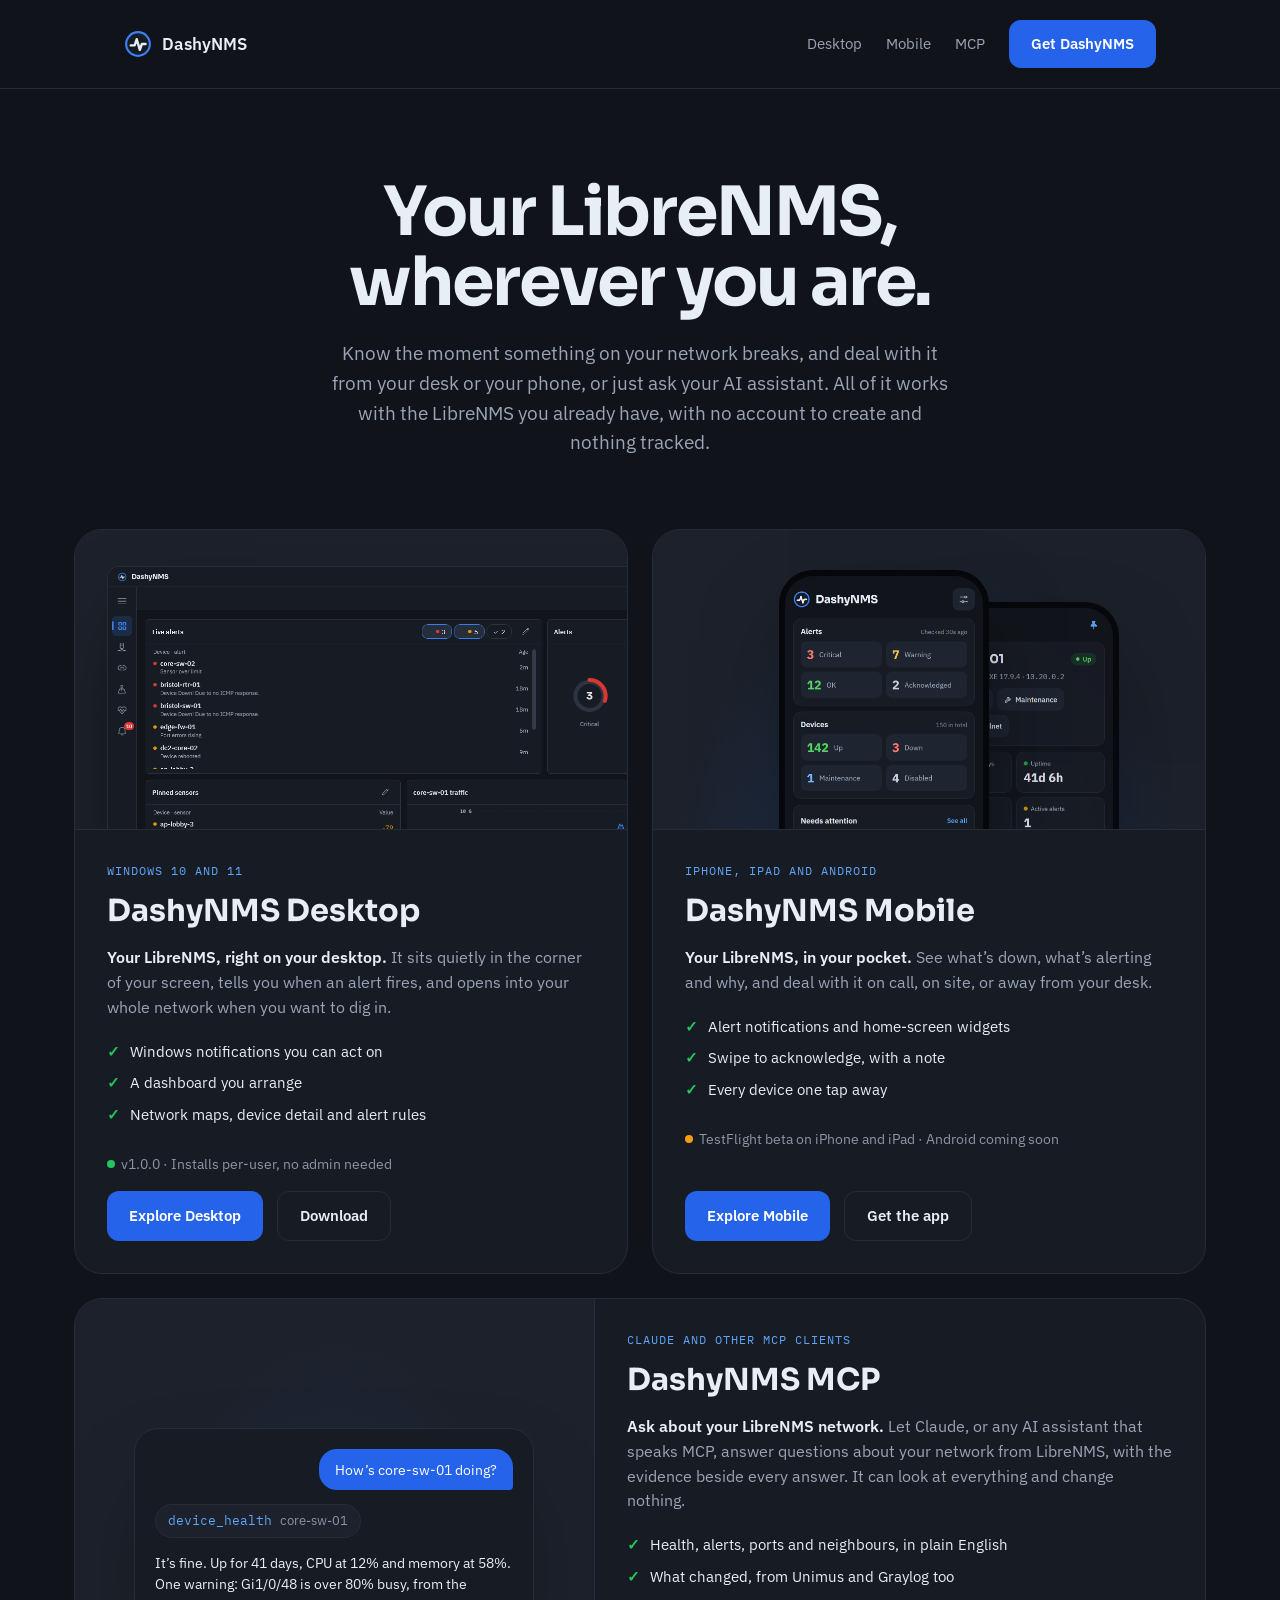
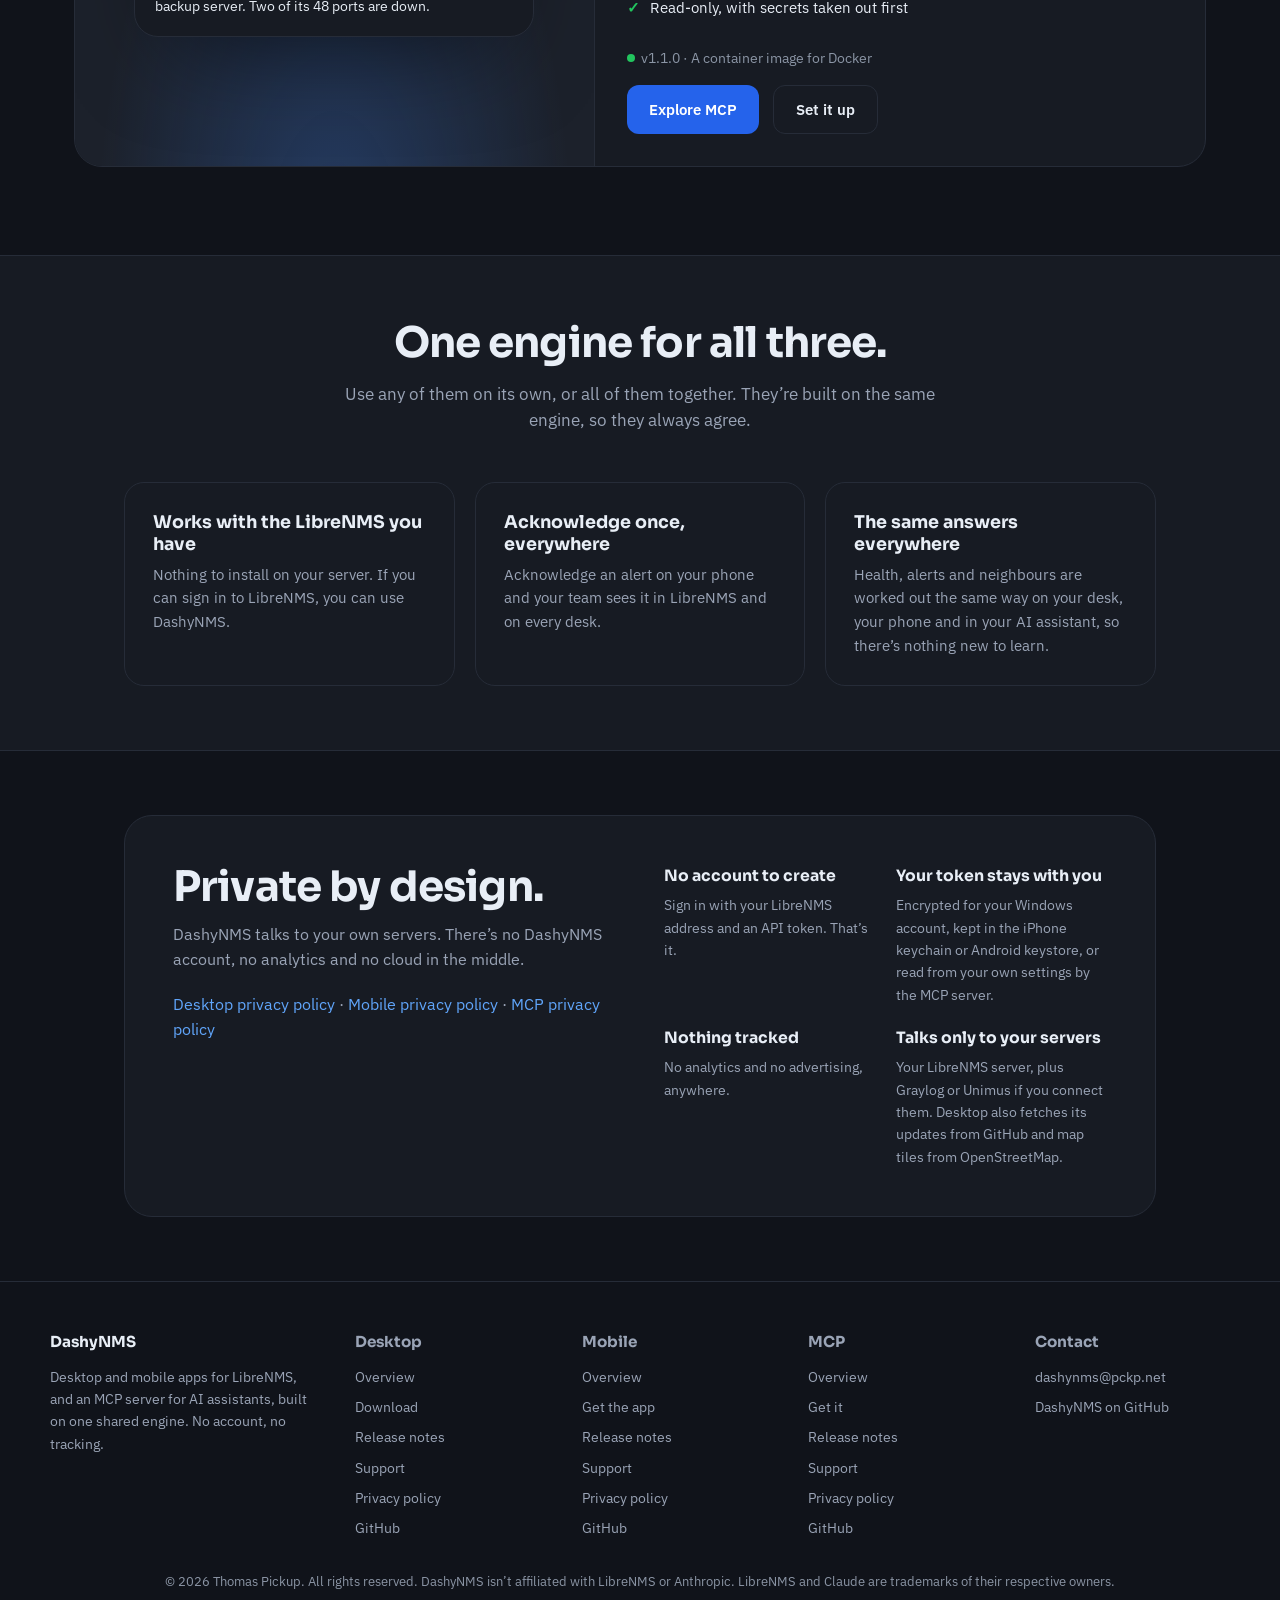
==== commit 6d5e744f: "docs(licences): add all rights reserved licence and font notices" ====
--- a/index.html
+++ b/index.html
@@ -188,7 +188,7 @@
         </ul>
       </div>
     </div>
-    <p class="footer-disclaimer">DashyNMS isn’t affiliated with LibreNMS or Anthropic. LibreNMS and Claude are trademarks of their respective owners.</p>
+    <p class="footer-disclaimer">© 2026 Thomas Pickup. All rights reserved. DashyNMS isn’t affiliated with LibreNMS or Anthropic. LibreNMS and Claude are trademarks of their respective owners.</p>
   </footer>
 
   <script src="/assets/js/releases.js" defer></script>
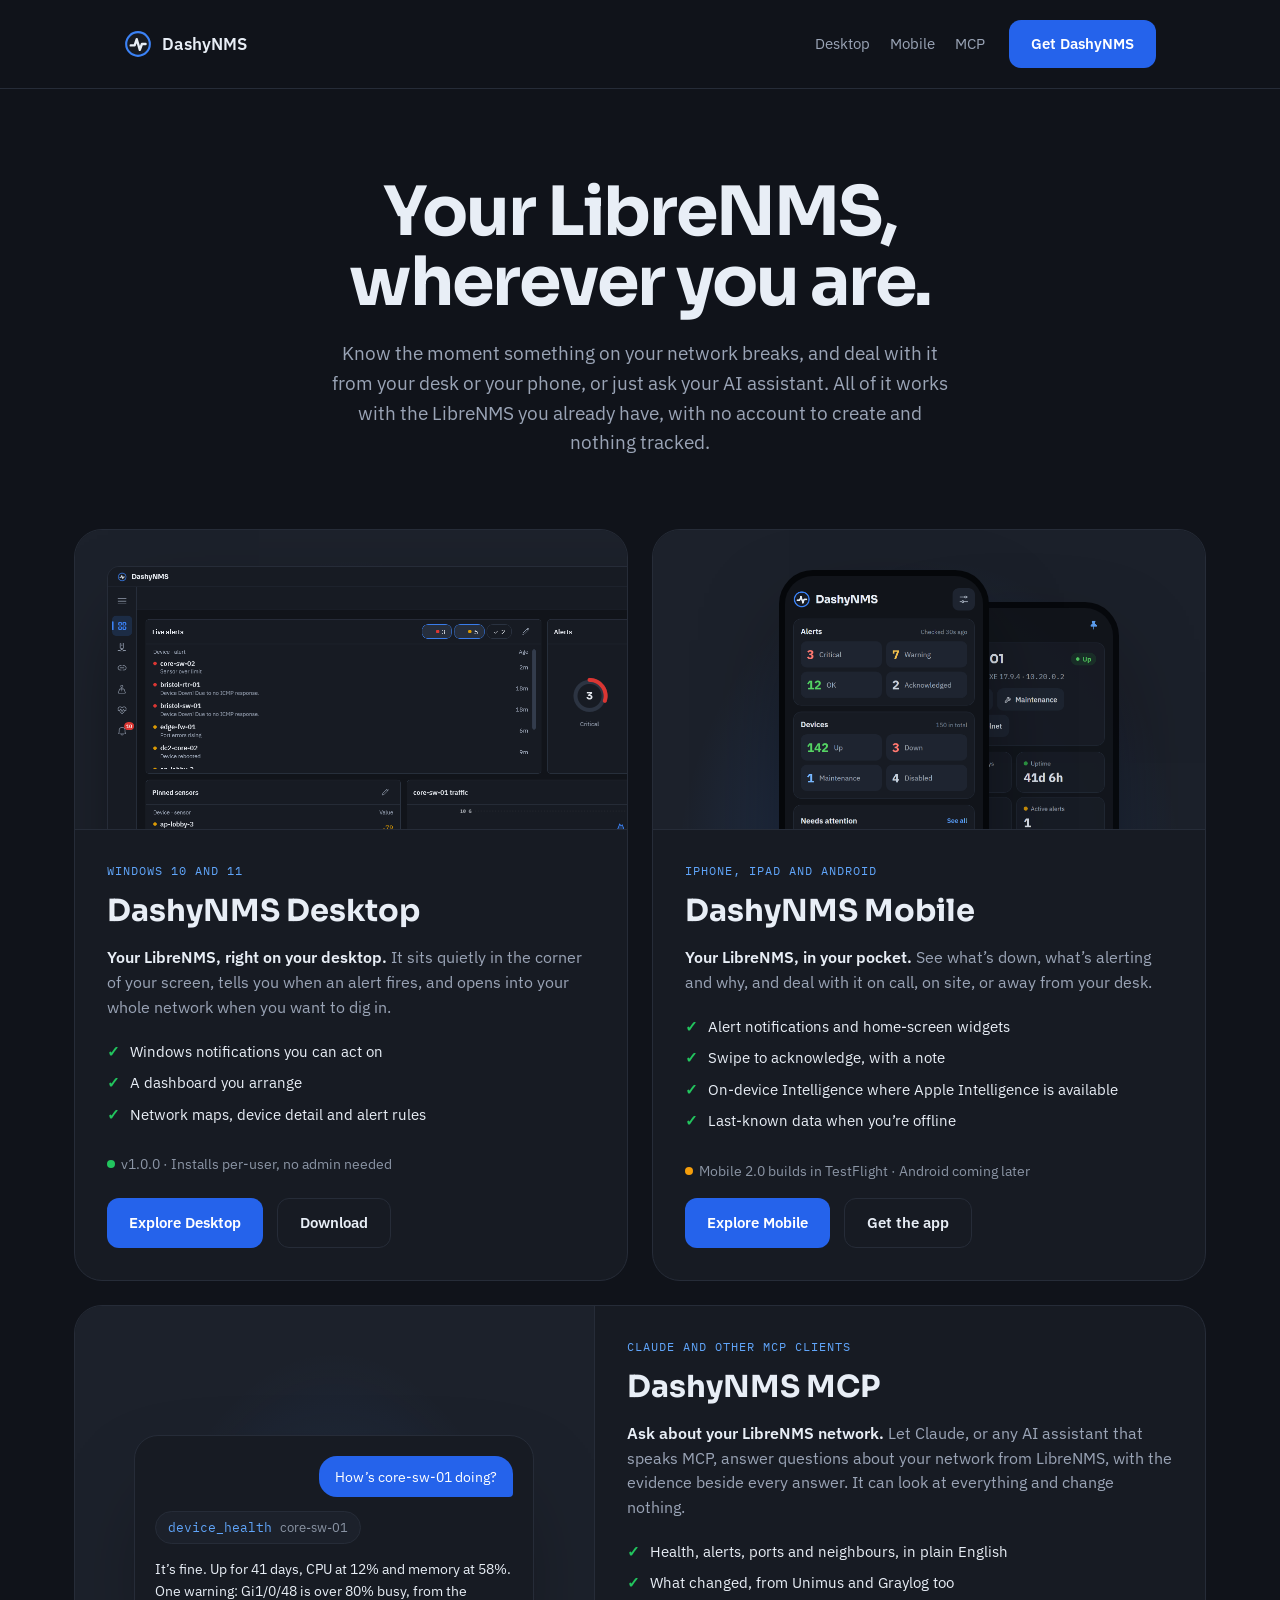
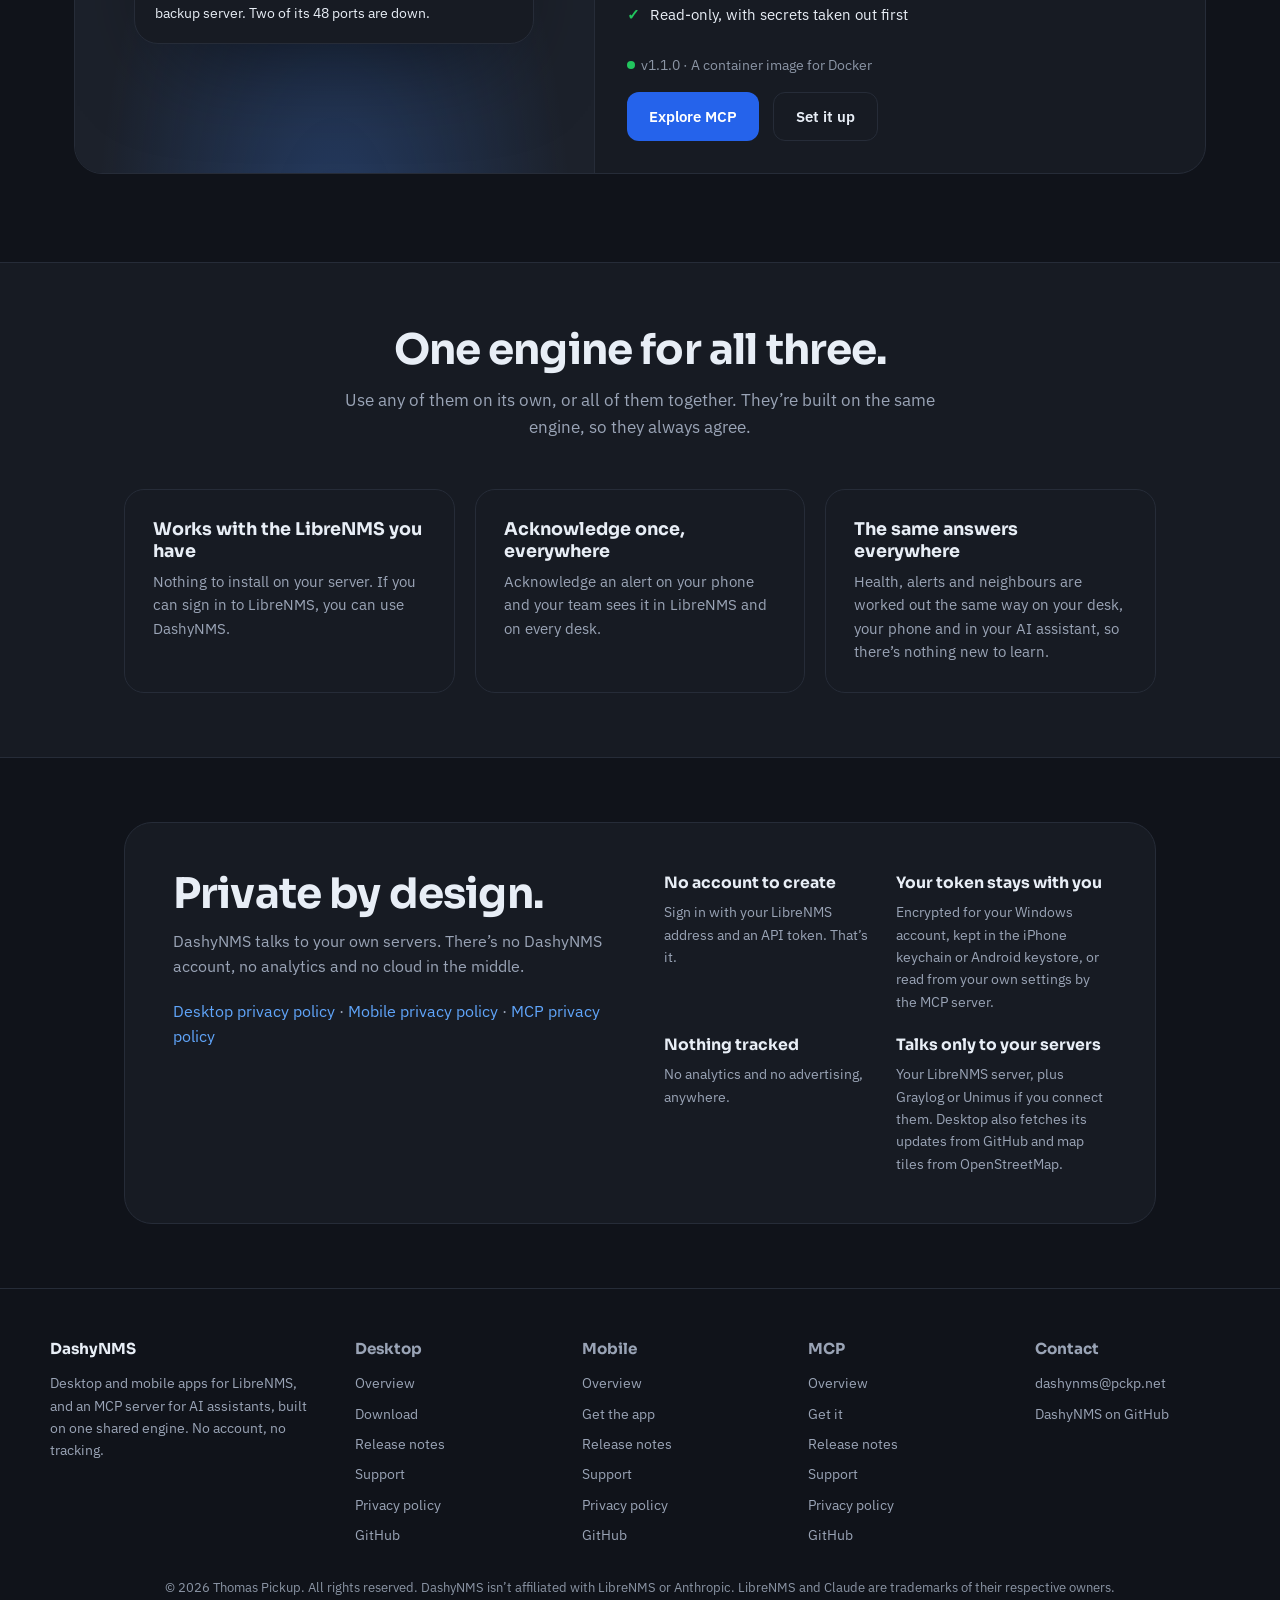
==== commit 3fb18cdd: "feat(site): refresh product pages for mobile 2.0.0" ====
--- a/index.html
+++ b/index.html
@@ -17,6 +17,7 @@
   <link rel="stylesheet" href="/assets/css/style.css">
 </head>
 <body>
+  <a class="skip-link" href="#top">Skip to content</a>
   <header>
     <div class="nav wrap">
       <a class="brand" href="/">
@@ -33,7 +34,7 @@
       </div>
     </div>
   </header>
-  <main id="top">
+  <main id="top" tabindex="-1">
     <section class="home-hero">
       <h1>Your LibreNMS, wherever you are.</h1>
       <p class="lead">Know the moment something on your network breaks, and deal with it from your desk or your phone, or just ask your AI assistant. All of it works with the LibreNMS you already have, with no account to create and nothing tracked.</p>
@@ -73,9 +74,10 @@
           <ul>
             <li>Alert notifications and home-screen widgets</li>
             <li>Swipe to acknowledge, with a note</li>
-            <li>Every device one tap away</li>
+            <li>On-device Intelligence where Apple Intelligence is available</li>
+            <li>Last-known data when you’re offline</li>
           </ul>
-          <p class="status"><span class="dot beta"></span>TestFlight beta on iPhone and iPad &middot; Android coming soon</p>
+          <p class="status"><span class="dot beta"></span>Mobile 2.0 builds in TestFlight &middot; Android coming later</p>
           <div class="cta-row">
             <a class="btn btn-primary" href="/mobile/">Explore Mobile</a>
             <a class="btn btn-secondary" href="/mobile/#get">Get the app</a>
--- a/assets/css/style.css
+++ b/assets/css/style.css
@@ -176,13 +176,6 @@
   white-space: nowrap;
 }
 
-/* Same-page links go first when the bar gets tight. */
-@media (max-width: 1000px) {
-  .nav-links a.nav-minor {
-    display: none;
-  }
-}
-
 .nav-links a:hover {
   color: var(--text);
 }
@@ -192,9 +185,6 @@
     gap: 16px;
   }
 
-  .nav-links a:not(:last-child) {
-    display: none;
-  }
 
   .nav-right .btn-primary {
     display: none;
@@ -920,7 +910,7 @@
 }
 
 .text-page h2 {
-  font-size: 1.3rem;
+  font-size: 1.4rem;
   margin: 40px 0 12px;
   letter-spacing: -0.01em;
 }
@@ -1586,3 +1576,77 @@
     grid-template-columns: repeat(4, 1fr);
   }
 }
+
+/* Shared navigation stays available on every page and at every viewport. */
+.nav {
+  flex-wrap: wrap;
+}
+
+.nav-right {
+  flex-wrap: wrap;
+}
+
+.nav-links {
+  flex-wrap: wrap;
+  gap: 8px 20px;
+}
+
+.nav-links a {
+  display: inline-flex;
+  align-items: center;
+  min-height: 44px;
+}
+
+.skip-link {
+  position: absolute;
+  top: 8px;
+  left: 24px;
+  z-index: 10;
+  padding: 12px 20px;
+  background: var(--bg-elevated);
+  border: 1px solid var(--accent-text);
+  border-radius: 12px;
+  transform: translateY(-160%);
+}
+
+.skip-link:focus {
+  transform: translateY(0);
+}
+
+html {
+  color-scheme: dark;
+  scroll-padding-top: 24px;
+}
+
+::selection {
+  background: var(--band);
+  color: var(--text);
+}
+
+a {
+  text-underline-offset: 0.2em;
+}
+
+h1, h2 {
+  text-wrap: balance;
+}
+
+.release-intro {
+  color: var(--accent-text);
+  max-width: 54ch;
+  margin: 0 0 20px;
+}
+
+@media (max-width: 700px) {
+  .nav {
+    gap: 8px;
+  }
+
+  .nav-right {
+    width: 100%;
+  }
+
+  .nav-links {
+    gap: 4px 16px;
+  }
+}
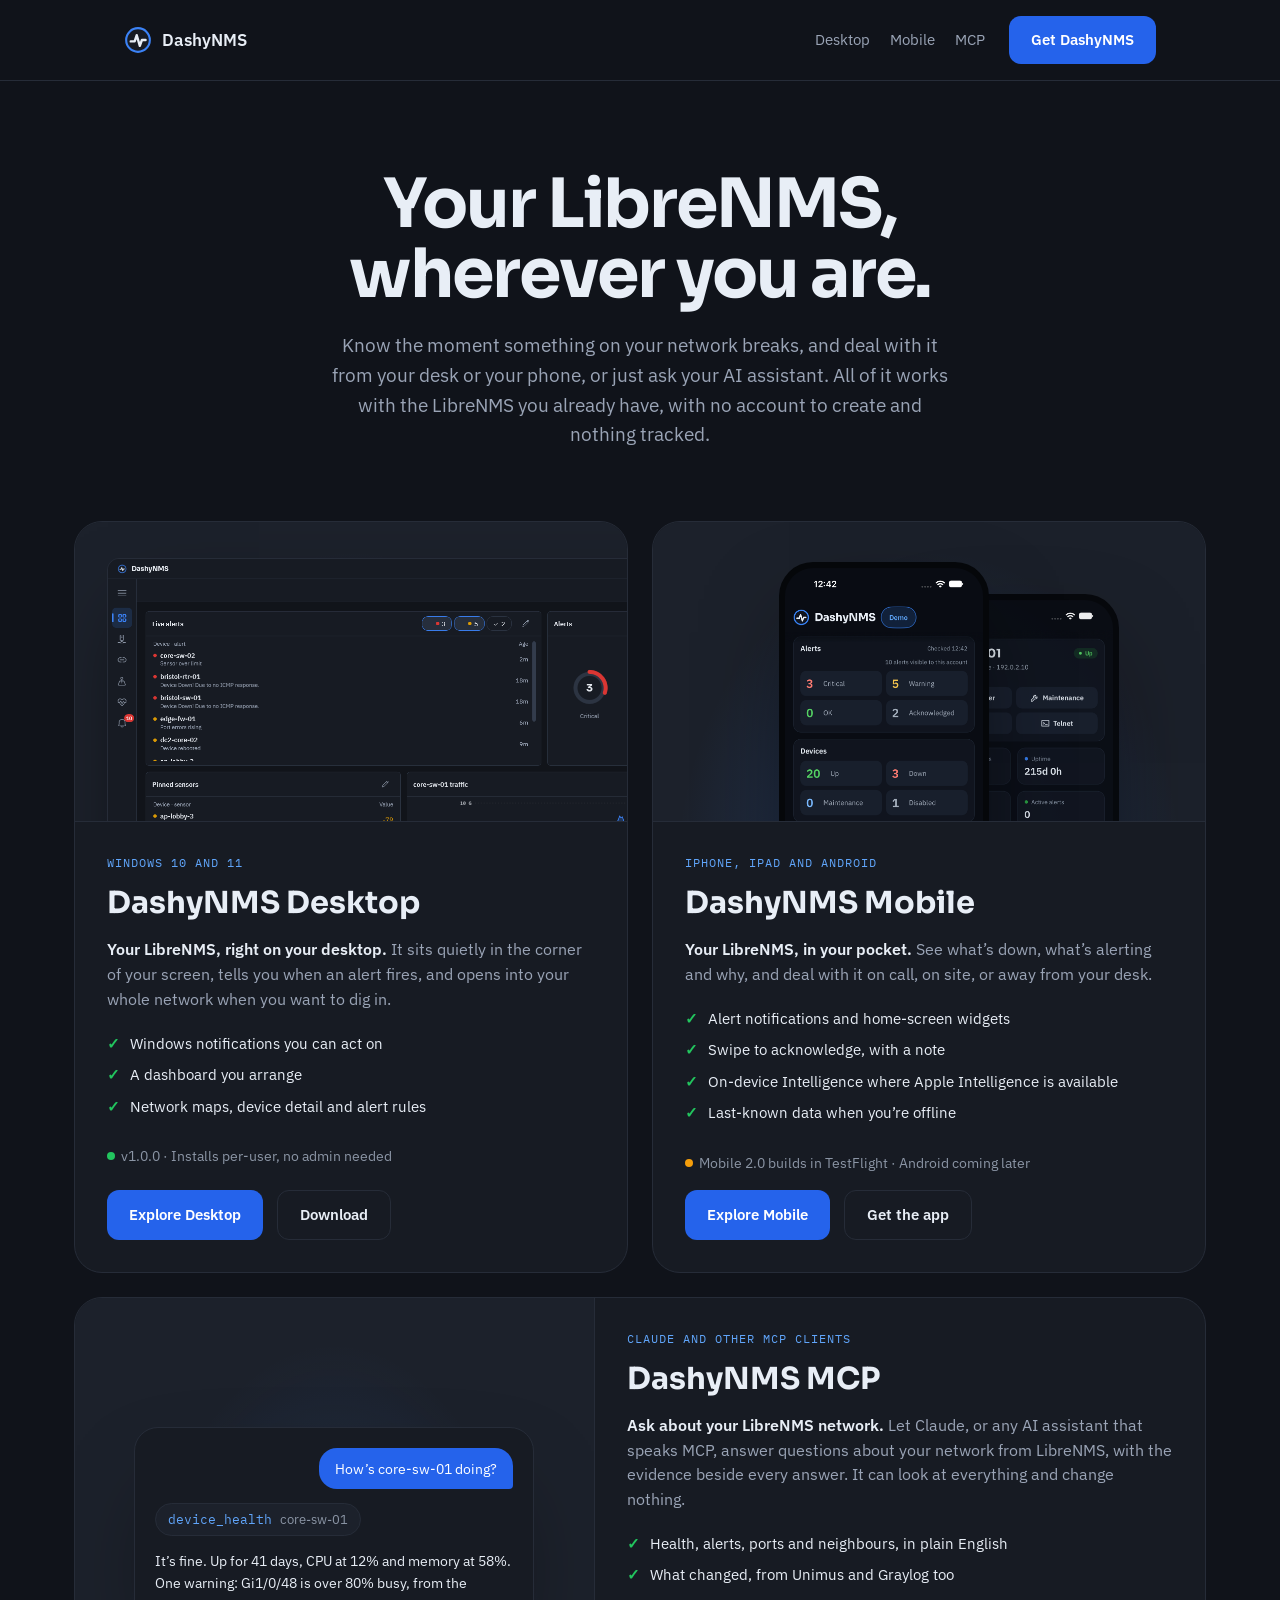
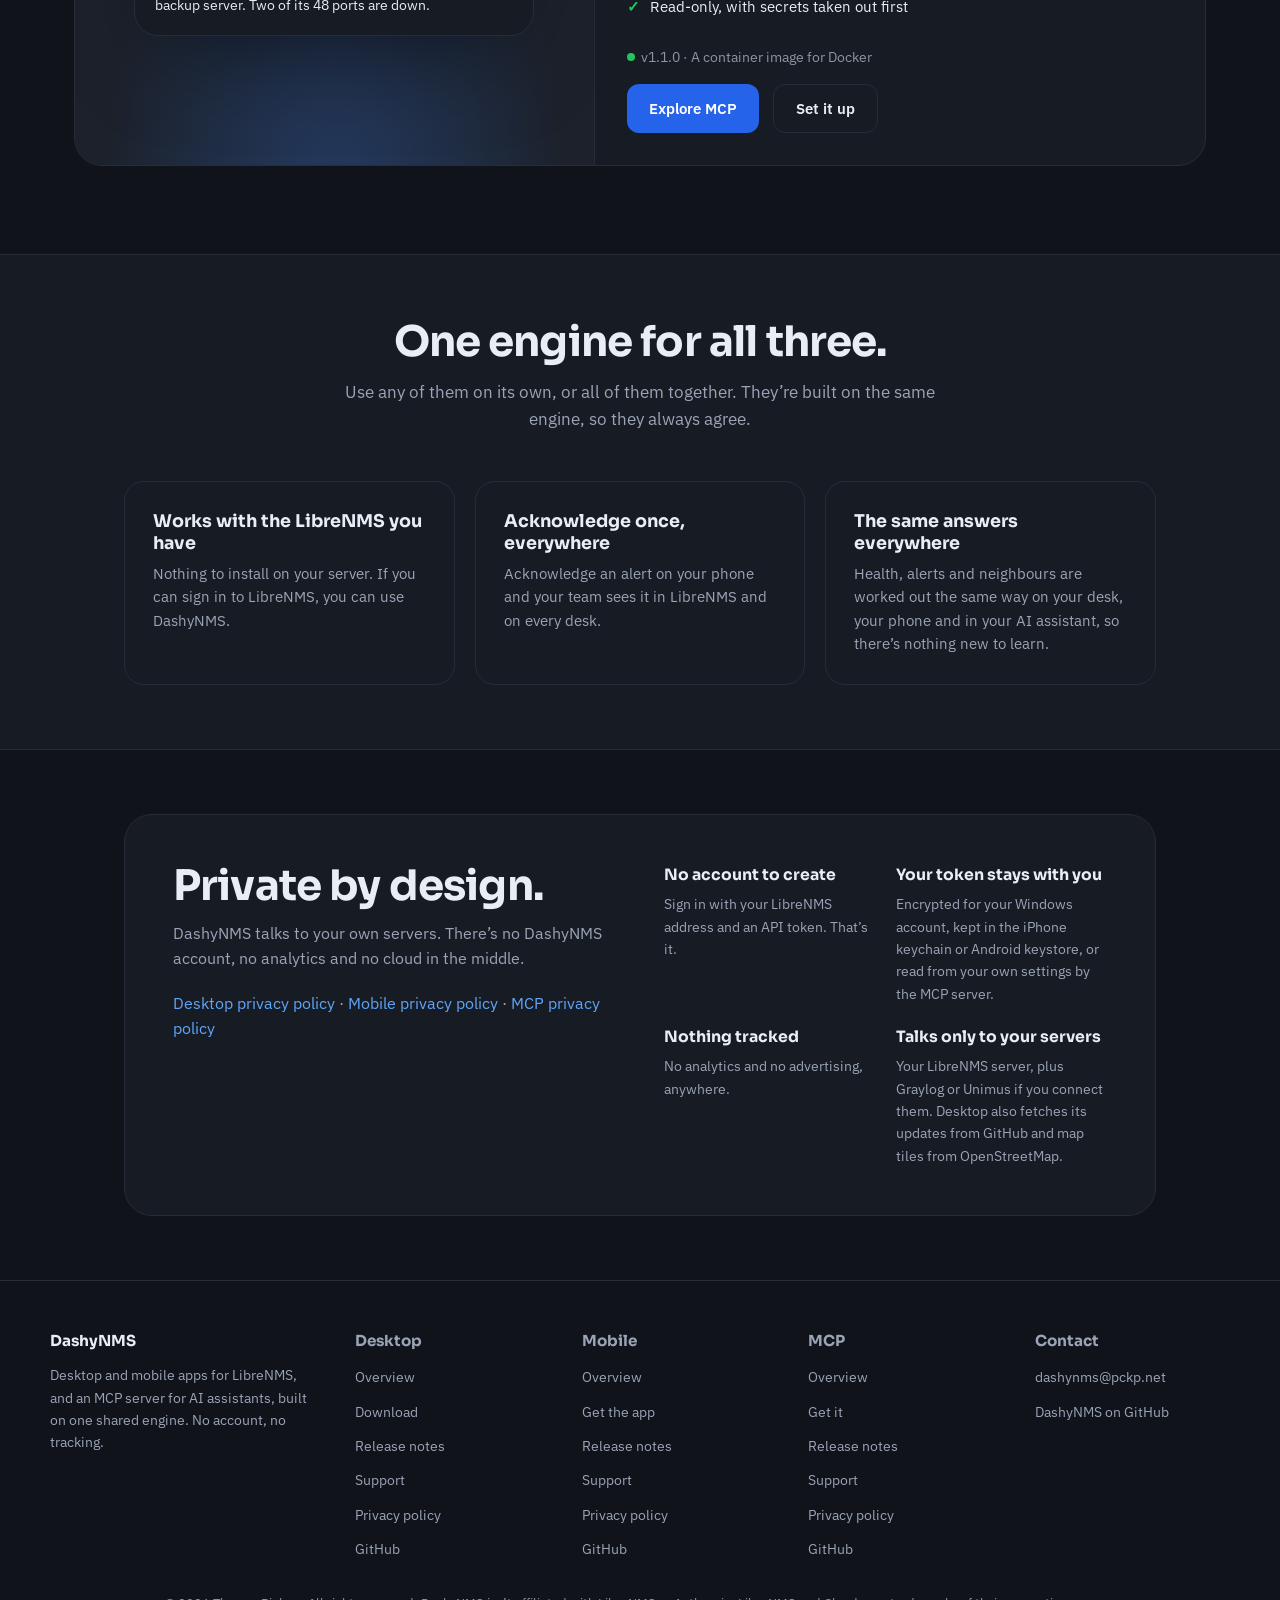
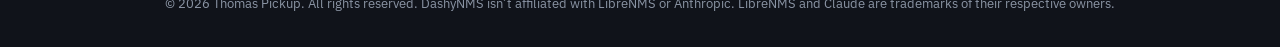
==== commit c5760f18: "feat(site): add mobile 2.0 screenshots and polish navigation" ====
--- a/index.html
+++ b/index.html
@@ -64,8 +64,8 @@
 
       <article class="app-card">
         <div class="app-card-visual">
-          <div class="phone-frame phone-back"><img src="/assets/img/mobile/device-view.png" width="390" height="640" alt="DashyNMS Mobile Device View"></div>
-          <div class="phone-frame phone-front"><img src="/assets/img/mobile/dashboard.png" width="390" height="844" alt="DashyNMS Mobile dashboard"></div>
+          <div class="phone-frame phone-back"><img src="/assets/img/mobile/device-view.png" width="390" height="848" alt="DashyNMS Mobile Device View"></div>
+          <div class="phone-frame phone-front"><img src="/assets/img/mobile/dashboard.png" width="390" height="848" alt="DashyNMS Mobile dashboard"></div>
         </div>
         <div class="app-card-body">
           <p class="platform">iPhone, iPad and Android</p>
--- a/assets/css/style.css
+++ b/assets/css/style.css
@@ -69,13 +69,20 @@
 }
 
 html {
+  color-scheme: dark;
   scroll-behavior: smooth;
+  scroll-padding-top: 24px;
 }
 
 @media (prefers-reduced-motion: reduce) {
   html {
     scroll-behavior: auto;
   }
+}
+
+::selection {
+  background: var(--band);
+  color: var(--text);
 }
 
 body {
@@ -92,9 +99,15 @@
   font-family: var(--font-display);
 }
 
+h1,
+h2 {
+  text-wrap: balance;
+}
+
 a {
   color: var(--accent-text);
   text-decoration: none;
+  text-underline-offset: 0.2em;
 }
 
 a:hover {
@@ -123,6 +136,23 @@
   padding: 0 24px;
 }
 
+.skip-link {
+  position: absolute;
+  top: 8px;
+  left: 24px;
+  z-index: 10;
+  padding: 12px 20px;
+  background: var(--bg-elevated);
+  border: 1px solid var(--accent-text);
+  border-radius: 12px;
+  transform: translateY(-200%);
+}
+
+.skip-link:focus,
+.skip-link:focus-visible {
+  transform: translateY(0);
+}
+
 /* Header */
 
 header {
@@ -131,10 +161,11 @@
 
 .nav {
   display: flex;
+  flex-wrap: wrap;
   align-items: center;
   justify-content: space-between;
-  gap: 24px;
-  padding: 20px 24px;
+  gap: 12px 24px;
+  padding: 16px 24px;
 }
 
 .brand {
@@ -160,31 +191,54 @@
 
 .nav-right {
   display: flex;
+  flex-wrap: wrap;
   align-items: center;
   gap: 24px;
 }
 
 .nav-links {
   display: flex;
-  gap: 24px;
+  flex-wrap: wrap;
+  gap: 8px 20px;
   align-items: center;
   font-size: 0.95rem;
 }
 
 .nav-links a {
+  display: inline-flex;
+  align-items: center;
+  min-height: 44px;
   color: var(--text-muted);
   white-space: nowrap;
 }
 
-.nav-links a:hover {
+.nav-links a:hover,
+.nav-links a[aria-current="page"] {
   color: var(--text);
 }
 
+.nav-links a[aria-current="page"] {
+  font-weight: 500;
+}
+
 @media (max-width: 700px) {
+  .nav {
+    gap: 6px 12px;
+    padding: 14px 20px;
+  }
+
+  .nav-right {
+    width: 100%;
+  }
+
   .nav-links {
-    gap: 16px;
-  }
-
+    gap: 2px 12px;
+    font-size: 0.875rem;
+  }
+
+  .nav-links a {
+    min-height: 40px;
+  }
 
   .nav-right .btn-primary {
     display: none;
@@ -274,6 +328,14 @@
   font-size: clamp(2.5rem, 4.4vw, 3.5rem);
 }
 
+.split-hero .release-intro {
+  font-size: 1.05rem;
+  font-weight: 500;
+  color: var(--text);
+  margin: 0 0 18px;
+  max-width: 520px;
+}
+
 .split-hero .lead {
   font-size: 1.25rem;
   line-height: 1.55;
@@ -317,6 +379,7 @@
   }
 
   .split-hero h1,
+  .split-hero .release-intro,
   .split-hero .lead {
     margin-inline: auto;
   }
@@ -435,7 +498,9 @@
   order: 1;
 }
 
+.zig-copy h2,
 .zig-copy h3 {
+  text-align: left;
   font-size: 1.625rem;
   line-height: 1.2;
   margin: 0 0 14px;
@@ -878,6 +943,60 @@
   }
 }
 
+/* Mobile showcase gallery */
+
+.phone-gallery {
+  display: grid;
+  grid-template-columns: repeat(3, minmax(0, 1fr));
+  gap: 32px;
+  max-width: var(--max-width-wide);
+  margin: 0 auto;
+  align-items: start;
+}
+
+.phone-shot {
+  margin: 0;
+  display: flex;
+  flex-direction: column;
+  align-items: center;
+  text-align: center;
+}
+
+.phone-shot .phone-frame {
+  width: 100%;
+  max-width: 280px;
+  border-radius: 42px;
+  padding: 7px;
+  margin-bottom: 20px;
+}
+
+.phone-shot .phone-frame img {
+  border-radius: 35px;
+}
+
+.phone-shot figcaption h3 {
+  margin: 0 0 6px;
+  font-size: 1.15rem;
+}
+
+.phone-shot figcaption p {
+  margin: 0 auto;
+  max-width: 30ch;
+  color: var(--text-muted);
+  font-size: 0.94rem;
+}
+
+@media (max-width: 900px) {
+  .phone-gallery {
+    grid-template-columns: 1fr;
+    gap: 40px;
+  }
+
+  .phone-shot .phone-frame {
+    max-width: 260px;
+  }
+}
+
 /* Text pages: privacy, support */
 
 .text-page {
@@ -1543,6 +1662,11 @@
   gap: 8px;
 }
 
+footer ul a {
+  display: inline-block;
+  padding: 2px 0;
+}
+
 footer a {
   color: var(--text-muted);
 }
@@ -1576,77 +1700,3 @@
     grid-template-columns: repeat(4, 1fr);
   }
 }
-
-/* Shared navigation stays available on every page and at every viewport. */
-.nav {
-  flex-wrap: wrap;
-}
-
-.nav-right {
-  flex-wrap: wrap;
-}
-
-.nav-links {
-  flex-wrap: wrap;
-  gap: 8px 20px;
-}
-
-.nav-links a {
-  display: inline-flex;
-  align-items: center;
-  min-height: 44px;
-}
-
-.skip-link {
-  position: absolute;
-  top: 8px;
-  left: 24px;
-  z-index: 10;
-  padding: 12px 20px;
-  background: var(--bg-elevated);
-  border: 1px solid var(--accent-text);
-  border-radius: 12px;
-  transform: translateY(-160%);
-}
-
-.skip-link:focus {
-  transform: translateY(0);
-}
-
-html {
-  color-scheme: dark;
-  scroll-padding-top: 24px;
-}
-
-::selection {
-  background: var(--band);
-  color: var(--text);
-}
-
-a {
-  text-underline-offset: 0.2em;
-}
-
-h1, h2 {
-  text-wrap: balance;
-}
-
-.release-intro {
-  color: var(--accent-text);
-  max-width: 54ch;
-  margin: 0 0 20px;
-}
-
-@media (max-width: 700px) {
-  .nav {
-    gap: 8px;
-  }
-
-  .nav-right {
-    width: 100%;
-  }
-
-  .nav-links {
-    gap: 4px 16px;
-  }
-}
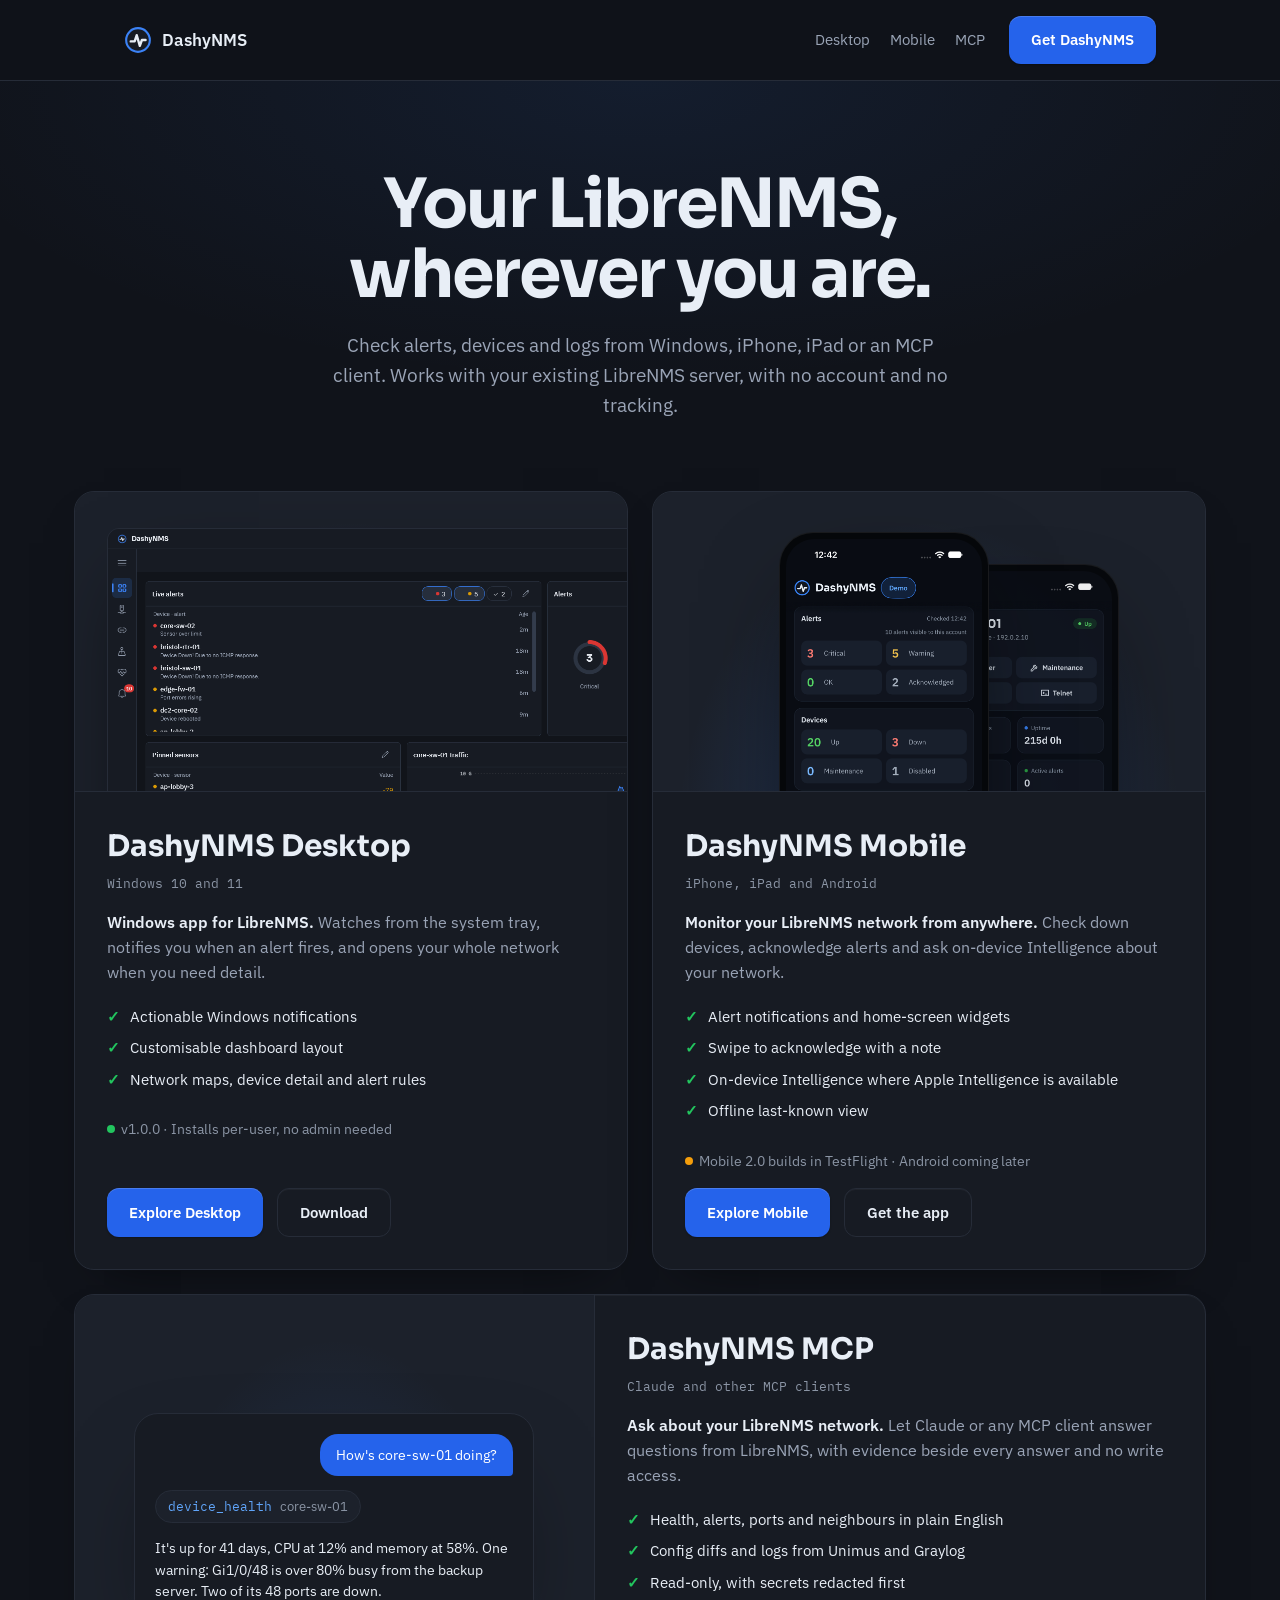
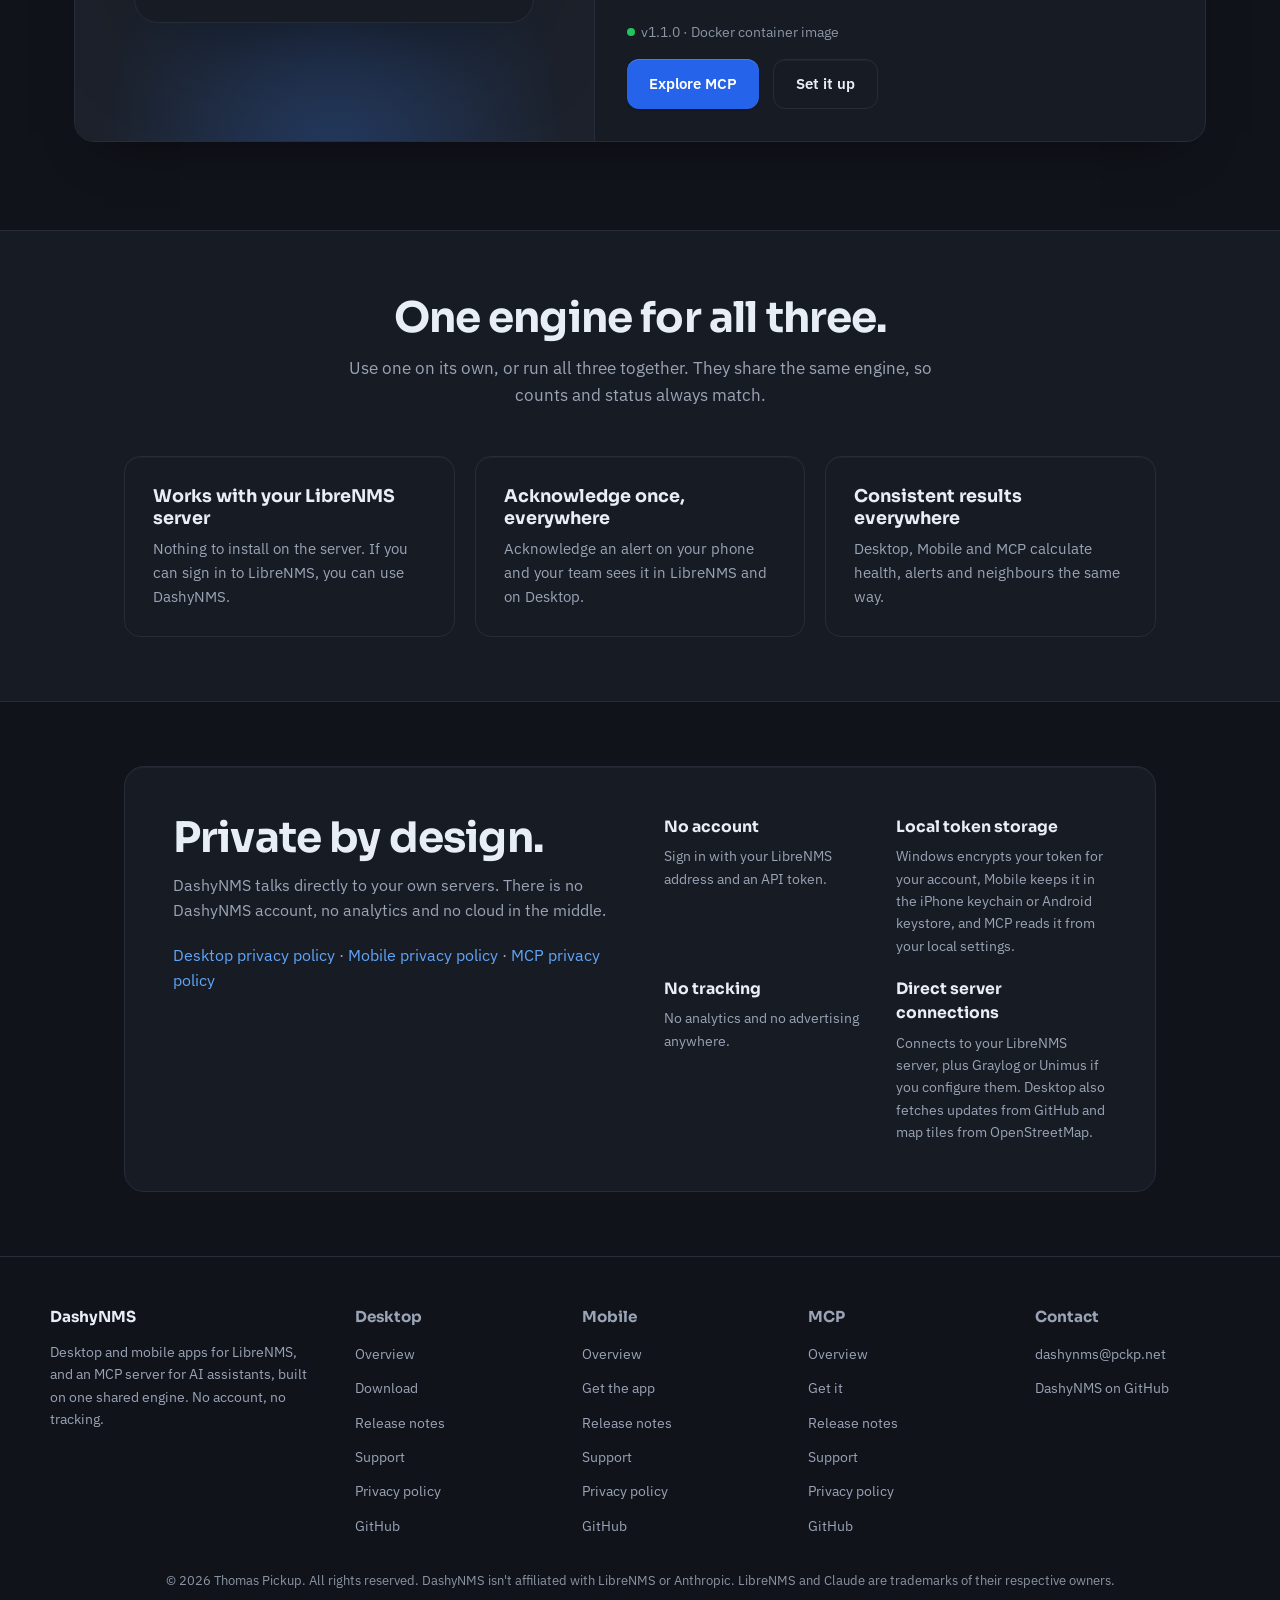
==== commit 44712819: "feat(site): unslop copy and polish visual hierarchy across pages" ====
--- a/index.html
+++ b/index.html
@@ -4,11 +4,11 @@
   <meta charset="UTF-8">
   <meta name="viewport" content="width=device-width, initial-scale=1.0">
   <title>DashyNMS: Your LibreNMS, wherever you are</title>
-  <meta name="description" content="DashyNMS brings your LibreNMS server to your Windows desktop and your phone. Know the moment something breaks, and deal with it from wherever you are. No account, nothing tracked.">
+  <meta name="description" content="Check LibreNMS alerts, devices and logs from Windows, iPhone, iPad or an MCP client. Works with your existing server, with no account and no tracking.">
   <link rel="canonical" href="https://dashynms.pckp.net/">
 
   <meta property="og:title" content="DashyNMS: Your LibreNMS, wherever you are">
-  <meta property="og:description" content="DashyNMS brings your LibreNMS server to your Windows desktop and your phone. Know the moment something breaks, and deal with it from wherever you are. No account, nothing tracked.">
+  <meta property="og:description" content="Check LibreNMS alerts, devices and logs from Windows, iPhone, iPad or an MCP client. Works with your existing server, with no account and no tracking.">
   <meta property="og:type" content="website">
   <meta property="og:url" content="https://dashynms.pckp.net/">
   <meta property="og:image" content="https://dashynms.pckp.net/assets/img/favicon.svg">
@@ -37,7 +37,7 @@
   <main id="top" tabindex="-1">
     <section class="home-hero">
       <h1>Your LibreNMS, wherever you are.</h1>
-      <p class="lead">Know the moment something on your network breaks, and deal with it from your desk or your phone, or just ask your AI assistant. All of it works with the LibreNMS you already have, with no account to create and nothing tracked.</p>
+      <p class="lead">Check alerts, devices and logs from Windows, iPhone, iPad or an MCP client. Works with your existing LibreNMS server, with no account and no tracking.</p>
     </section>
 
     <div id="apps" class="app-cards">
@@ -46,12 +46,12 @@
           <img class="desk-shot" src="/assets/img/desktop/dashboard.png" width="1920" height="1080" loading="eager" alt="The DashyNMS Desktop dashboard: live alerts, alert counts and device status">
         </div>
         <div class="app-card-body">
+          <h2>DashyNMS Desktop</h2>
           <p class="platform">Windows 10 and 11</p>
-          <h2>DashyNMS Desktop</h2>
-          <p class="desc"><strong>Your LibreNMS, right on your desktop.</strong> It sits quietly in the corner of your screen, tells you when an alert fires, and opens into your whole network when you want to dig in.</p>
+          <p class="desc"><strong>Windows app for LibreNMS.</strong> Watches from the system tray, notifies you when an alert fires, and opens your whole network when you need detail.</p>
           <ul>
-            <li>Windows notifications you can act on</li>
-            <li>A dashboard you arrange</li>
+            <li>Actionable Windows notifications</li>
+            <li>Customisable dashboard layout</li>
             <li>Network maps, device detail and alert rules</li>
           </ul>
           <p class="status"><span class="dot"></span><span data-release-version="DashyNMS/desktop">v1.0.0</span> &middot; Installs per-user, no admin needed</p>
@@ -64,18 +64,18 @@
 
       <article class="app-card">
         <div class="app-card-visual">
-          <div class="phone-frame phone-back"><img src="/assets/img/mobile/device-view.png" width="390" height="848" alt="DashyNMS Mobile Device View"></div>
-          <div class="phone-frame phone-front"><img src="/assets/img/mobile/dashboard.png" width="390" height="848" alt="DashyNMS Mobile dashboard"></div>
+          <div class="phone-frame phone-back"><img src="/assets/img/mobile/device-view.png?v=2" width="390" height="848" alt="DashyNMS Mobile Device View"></div>
+          <div class="phone-frame phone-front"><img src="/assets/img/mobile/dashboard.png?v=2" width="390" height="848" alt="DashyNMS Mobile dashboard"></div>
         </div>
         <div class="app-card-body">
+          <h2>DashyNMS Mobile</h2>
           <p class="platform">iPhone, iPad and Android</p>
-          <h2>DashyNMS Mobile</h2>
-          <p class="desc"><strong>Your LibreNMS, in your pocket.</strong> See what’s down, what’s alerting and why, and deal with it on call, on site, or away from your desk.</p>
+          <p class="desc"><strong>Monitor your LibreNMS network from anywhere.</strong> Check down devices, acknowledge alerts and ask on-device Intelligence about your network.</p>
           <ul>
             <li>Alert notifications and home-screen widgets</li>
-            <li>Swipe to acknowledge, with a note</li>
+            <li>Swipe to acknowledge with a note</li>
             <li>On-device Intelligence where Apple Intelligence is available</li>
-            <li>Last-known data when you’re offline</li>
+            <li>Offline last-known view</li>
           </ul>
           <p class="status"><span class="dot beta"></span>Mobile 2.0 builds in TestFlight &middot; Android coming later</p>
           <div class="cta-row">
@@ -88,23 +88,23 @@
       <article class="app-card wide">
         <div class="app-card-visual">
           <div class="chat-mock compact" role="img" aria-label="An example conversation: someone asks how the core switch is doing, and the assistant answers from LibreNMS">
-            <div class="chat-bubble you">How’s core-sw-01 doing?</div>
+            <div class="chat-bubble you">How's core-sw-01 doing?</div>
             <div class="chat-tool"><span>device_health</span> core-sw-01</div>
             <div class="chat-answer">
-              <p>It’s fine. Up for 41 days, CPU at 12% and memory at 58%. One warning: Gi1/0/48 is over 80% busy, from the backup server. Two of its 48 ports are down.</p>
+              <p>It's up for 41 days, CPU at 12% and memory at 58%. One warning: Gi1/0/48 is over 80% busy from the backup server. Two of its 48 ports are down.</p>
             </div>
           </div>
         </div>
         <div class="app-card-body">
+          <h2>DashyNMS MCP</h2>
           <p class="platform">Claude and other MCP clients</p>
-          <h2>DashyNMS MCP</h2>
-          <p class="desc"><strong>Ask about your LibreNMS network.</strong> Let Claude, or any AI assistant that speaks MCP, answer questions about your network from LibreNMS, with the evidence beside every answer. It can look at everything and change nothing.</p>
+          <p class="desc"><strong>Ask about your LibreNMS network.</strong> Let Claude or any MCP client answer questions from LibreNMS, with evidence beside every answer and no write access.</p>
           <ul>
-            <li>Health, alerts, ports and neighbours, in plain English</li>
-            <li>What changed, from Unimus and Graylog too</li>
-            <li>Read-only, with secrets taken out first</li>
+            <li>Health, alerts, ports and neighbours in plain English</li>
+            <li>Config diffs and logs from Unimus and Graylog</li>
+            <li>Read-only, with secrets redacted first</li>
           </ul>
-          <p class="status"><span class="dot"></span><span data-release-version="DashyNMS/mcp">v1.1.0</span> &middot; A container image for Docker</p>
+          <p class="status"><span class="dot"></span><span data-release-version="DashyNMS/mcp">v1.1.0</span> &middot; Docker container image</p>
           <div class="cta-row">
             <a class="btn btn-primary" href="/mcp/">Explore MCP</a>
             <a class="btn btn-secondary" href="/mcp/support/">Set it up</a>
@@ -116,11 +116,11 @@
     <section class="section-alt">
       <div class="wrap">
         <h2>One engine for all three.</h2>
-        <p class="lede">Use any of them on its own, or all of them together. They’re built on the same engine, so they always agree.</p>
+        <p class="lede">Use one on its own, or run all three together. They share the same engine, so counts and status always match.</p>
         <div class="shared-strip">
-          <div class="feature"><h3>Works with the LibreNMS you have</h3><p>Nothing to install on your server. If you can sign in to LibreNMS, you can use DashyNMS.</p></div>
-          <div class="feature"><h3>Acknowledge once, everywhere</h3><p>Acknowledge an alert on your phone and your team sees it in LibreNMS and on every desk.</p></div>
-          <div class="feature"><h3>The same answers everywhere</h3><p>Health, alerts and neighbours are worked out the same way on your desk, your phone and in your AI assistant, so there’s nothing new to learn.</p></div>
+          <div class="feature"><h3>Works with your LibreNMS server</h3><p>Nothing to install on the server. If you can sign in to LibreNMS, you can use DashyNMS.</p></div>
+          <div class="feature"><h3>Acknowledge once, everywhere</h3><p>Acknowledge an alert on your phone and your team sees it in LibreNMS and on Desktop.</p></div>
+          <div class="feature"><h3>Consistent results everywhere</h3><p>Desktop, Mobile and MCP calculate health, alerts and neighbours the same way.</p></div>
         </div>
       </div>
     </section>
@@ -130,14 +130,14 @@
         <div class="privacy-panel">
           <div class="privacy-intro">
             <h2>Private by design.</h2>
-            <p>DashyNMS talks to your own servers. There’s no DashyNMS account, no analytics and no cloud in the middle.</p>
+            <p>DashyNMS talks directly to your own servers. There is no DashyNMS account, no analytics and no cloud in the middle.</p>
             <p><a href="/desktop/privacy/">Desktop privacy policy</a> &middot; <a href="/mobile/privacy/">Mobile privacy policy</a> &middot; <a href="/mcp/privacy/">MCP privacy policy</a></p>
           </div>
           <div class="privacy-grid">
-            <div><h3>No account to create</h3><p>Sign in with your LibreNMS address and an API token. That’s it.</p></div>
-            <div><h3>Your token stays with you</h3><p>Encrypted for your Windows account, kept in the iPhone keychain or Android keystore, or read from your own settings by the MCP server.</p></div>
-            <div><h3>Nothing tracked</h3><p>No analytics and no advertising, anywhere.</p></div>
-            <div><h3>Talks only to your servers</h3><p>Your LibreNMS server, plus Graylog or Unimus if you connect them. Desktop also fetches its updates from GitHub and map tiles from OpenStreetMap.</p></div>
+            <div><h3>No account</h3><p>Sign in with your LibreNMS address and an API token.</p></div>
+            <div><h3>Local token storage</h3><p>Windows encrypts your token for your account, Mobile keeps it in the iPhone keychain or Android keystore, and MCP reads it from your local settings.</p></div>
+            <div><h3>No tracking</h3><p>No analytics and no advertising anywhere.</p></div>
+            <div><h3>Direct server connections</h3><p>Connects to your LibreNMS server, plus Graylog or Unimus if you configure them. Desktop also fetches updates from GitHub and map tiles from OpenStreetMap.</p></div>
           </div>
         </div>
       </div>
@@ -190,7 +190,7 @@
         </ul>
       </div>
     </div>
-    <p class="footer-disclaimer">© 2026 Thomas Pickup. All rights reserved. DashyNMS isn’t affiliated with LibreNMS or Anthropic. LibreNMS and Claude are trademarks of their respective owners.</p>
+    <p class="footer-disclaimer">© 2026 Thomas Pickup. All rights reserved. DashyNMS isn't affiliated with LibreNMS or Anthropic. LibreNMS and Claude are trademarks of their respective owners.</p>
   </footer>
 
   <script src="/assets/js/releases.js" defer></script>
--- a/assets/css/style.css
+++ b/assets/css/style.css
@@ -71,12 +71,17 @@
 html {
   color-scheme: dark;
   scroll-behavior: smooth;
-  scroll-padding-top: 24px;
+  scroll-padding-top: 96px;
 }
 
 @media (prefers-reduced-motion: reduce) {
   html {
     scroll-behavior: auto;
+  }
+
+  .btn:hover,
+  .btn:active {
+    transform: none;
   }
 }
 
@@ -91,6 +96,12 @@
   color: var(--text);
   font-family: var(--font-body);
   line-height: 1.55;
+  -webkit-font-smoothing: antialiased;
+  -moz-osx-font-smoothing: grayscale;
+}
+
+main {
+  background: radial-gradient(ellipse 80% 420px at 50% 0, rgba(59, 130, 246, 0.09), transparent 72%);
 }
 
 h1,
@@ -156,6 +167,12 @@
 /* Header */
 
 header {
+  position: sticky;
+  top: 0;
+  z-index: 20;
+  background: rgba(16, 19, 26, 0.86);
+  backdrop-filter: blur(14px);
+  -webkit-backdrop-filter: blur(14px);
   border-bottom: 1px solid var(--border);
 }
 
@@ -210,15 +227,18 @@
   min-height: 44px;
   color: var(--text-muted);
   white-space: nowrap;
+  transition: color 150ms ease;
 }
 
 .nav-links a:hover,
 .nav-links a[aria-current="page"] {
   color: var(--text);
+  text-decoration: none;
 }
 
 .nav-links a[aria-current="page"] {
   font-weight: 500;
+  box-shadow: inset 0 -2px 0 var(--accent);
 }
 
 @media (max-width: 700px) {
@@ -257,29 +277,39 @@
   border-radius: 12px;
   font-weight: 600;
   font-size: 0.95rem;
+  transition: background-color 150ms ease, border-color 150ms ease, transform 120ms ease, box-shadow 150ms ease;
 }
 
 .btn:hover {
   text-decoration: none;
+  transform: translateY(-1px);
+}
+
+.btn:active {
+  transform: translateY(0);
 }
 
 .btn-primary {
   background: var(--button);
   color: #fff;
+  box-shadow: inset 0 1px 0 rgba(255, 255, 255, 0.16), 0 1px 2px rgba(0, 0, 0, 0.28);
 }
 
 .btn-primary:hover {
   background: var(--accent-dim);
+  box-shadow: inset 0 1px 0 rgba(255, 255, 255, 0.14), 0 8px 20px -10px rgba(0, 0, 0, 0.6);
 }
 
 .btn-secondary {
   background: var(--bg-elevated);
   color: var(--text);
   border: 1px solid var(--border);
+  box-shadow: inset 0 1px 0 rgba(255, 255, 255, 0.04);
 }
 
 .btn-secondary:hover {
-  border-color: var(--accent);
+  background: var(--bg-elevated-2);
+  border-color: rgba(96, 165, 250, 0.45);
 }
 
 .cta-row {
@@ -328,14 +358,6 @@
   font-size: clamp(2.5rem, 4.4vw, 3.5rem);
 }
 
-.split-hero .release-intro {
-  font-size: 1.05rem;
-  font-weight: 500;
-  color: var(--text);
-  margin: 0 0 18px;
-  max-width: 520px;
-}
-
 .split-hero .lead {
   font-size: 1.25rem;
   line-height: 1.55;
@@ -379,7 +401,6 @@
   }
 
   .split-hero h1,
-  .split-hero .release-intro,
   .split-hero .lead {
     margin-inline: auto;
   }
@@ -404,8 +425,8 @@
 .mockup-frame {
   border-radius: 16px;
   overflow: hidden;
-  border: 1px solid var(--border);
-  box-shadow: 0 40px 100px -40px rgba(0, 0, 0, 0.6);
+  border: 1px solid rgba(255, 255, 255, 0.08);
+  box-shadow: 0 36px 90px -36px rgba(0, 0, 0, 0.72);
   line-height: 0;
 }
 
@@ -451,11 +472,33 @@
   margin: 0 auto;
   display: grid;
   grid-template-columns: repeat(auto-fit, minmax(220px, 1fr));
-  gap: 28px;
+  gap: 20px;
+  counter-reset: step;
 }
 
 .step {
-  text-align: center;
+  counter-increment: step;
+  background: var(--bg);
+  border: 1px solid var(--border);
+  border-radius: 16px;
+  padding: 28px 24px;
+  text-align: left;
+  box-shadow: inset 0 1px 0 rgba(255, 255, 255, 0.035);
+}
+
+.step::before {
+  content: counter(step);
+  display: inline-flex;
+  align-items: center;
+  justify-content: center;
+  width: 28px;
+  height: 28px;
+  margin-bottom: 14px;
+  border-radius: 999px;
+  background: rgba(59, 130, 246, 0.14);
+  border: 1px solid rgba(59, 130, 246, 0.32);
+  color: var(--accent-text);
+  font: 600 0.8rem var(--font-mono);
 }
 
 .step h3 {
@@ -464,10 +507,9 @@
 }
 
 .step p {
-  margin: 0 auto;
+  margin: 0;
   color: var(--text-muted);
   font-size: 0.95rem;
-  max-width: 300px;
 }
 
 /* Zig-zag feature rows */
@@ -578,8 +620,9 @@
 .feature {
   background: var(--bg-elevated);
   border: 1px solid var(--border);
-  border-radius: 20px;
+  border-radius: 16px;
   padding: 28px;
+  box-shadow: inset 0 1px 0 rgba(255, 255, 255, 0.035);
 }
 
 .feature h3 {
@@ -599,7 +642,7 @@
 .privacy-panel {
   background: var(--bg-elevated);
   border: 1px solid var(--border);
-  border-radius: 28px;
+  border-radius: 20px;
   padding: 48px;
   display: grid;
   grid-template-columns: 1fr 1fr;
@@ -607,6 +650,7 @@
   align-items: start;
   max-width: var(--max-width-wide);
   margin: 0 auto;
+  box-shadow: inset 0 1px 0 rgba(255, 255, 255, 0.04);
 }
 
 .privacy-panel .privacy-intro h2 {
@@ -682,12 +726,14 @@
 /* CTA band */
 
 .cta-band {
-  background: var(--band);
-  border-radius: 28px;
+  background: radial-gradient(ellipse 90% 100% at 50% 0%, rgba(96, 165, 250, 0.22), transparent 65%), var(--band);
+  border: 1px solid rgba(96, 165, 250, 0.28);
+  border-radius: 22px;
   padding: 56px 40px;
   text-align: center;
   max-width: var(--max-width-wide);
   margin: 0 auto;
+  box-shadow: inset 0 1px 0 rgba(255, 255, 255, 0.12), 0 28px 64px -32px rgba(0, 0, 0, 0.65);
 }
 
 .cta-band h2 {
@@ -898,7 +944,8 @@
   border-radius: 48px;
   background: #05070a;
   padding: 8px;
-  box-shadow: 0 40px 100px -30px rgba(0, 0, 0, 0.7);
+  border: 1px solid rgba(255, 255, 255, 0.08);
+  box-shadow: 0 40px 100px -30px rgba(0, 0, 0, 0.72);
   line-height: 0;
 }
 
@@ -907,6 +954,23 @@
   width: 100%;
   height: auto;
   border-radius: 40px;
+}
+
+.ipad-frame {
+  width: 100%;
+  border-radius: 28px;
+  background: #05070a;
+  padding: 12px;
+  border: 1px solid rgba(255, 255, 255, 0.08);
+  box-shadow: 0 40px 100px -30px rgba(0, 0, 0, 0.7);
+  line-height: 0;
+}
+
+.ipad-frame img {
+  display: block;
+  width: 100%;
+  height: auto;
+  border-radius: 16px;
 }
 
 .phone-front {
@@ -1101,6 +1165,7 @@
 
 .home-hero .lead {
   font-size: 1.2rem;
+  line-height: 1.55;
   color: var(--text-muted);
   max-width: 620px;
   margin: 0 auto;
@@ -1120,10 +1185,16 @@
 .app-card {
   background: var(--bg-elevated);
   border: 1px solid var(--border);
-  border-radius: 28px;
+  border-radius: 20px;
   overflow: hidden;
   display: flex;
   flex-direction: column;
+  box-shadow: inset 0 1px 0 rgba(255, 255, 255, 0.04), 0 22px 50px -30px rgba(0, 0, 0, 0.65);
+  transition: border-color 180ms ease;
+}
+
+.app-card:hover {
+  border-color: rgba(96, 165, 250, 0.32);
 }
 
 .app-card-visual {
@@ -1176,18 +1247,16 @@
   flex: 1;
 }
 
-.app-card .platform {
-  font: 500 0.78rem var(--font-mono);
-  color: var(--accent-text);
-  text-transform: uppercase;
-  letter-spacing: 0.08em;
-  margin: 0 0 10px;
-}
-
 .app-card h2 {
   text-align: left;
-  font-size: 1.9rem;
-  margin: 0 0 10px;
+  font-size: 1.85rem;
+  margin: 0 0 4px;
+}
+
+.app-card .platform {
+  font: 500 0.84rem var(--font-mono);
+  color: var(--text-faint);
+  margin: 0 0 18px;
 }
 
 .app-card .desc {
@@ -1221,6 +1290,7 @@
 
 .app-card .status {
   font-size: 0.85rem;
+  font-variant-numeric: tabular-nums;
   color: var(--text-faint);
   margin: 0 0 16px;
 }
@@ -1549,7 +1619,8 @@
   padding: 40px 48px;
   background: var(--bg-elevated);
   border: 1px solid var(--border);
-  border-radius: 28px;
+  border-radius: 20px;
+  box-shadow: inset 0 1px 0 rgba(255, 255, 255, 0.04);
 }
 
 .whats-new h2 {
